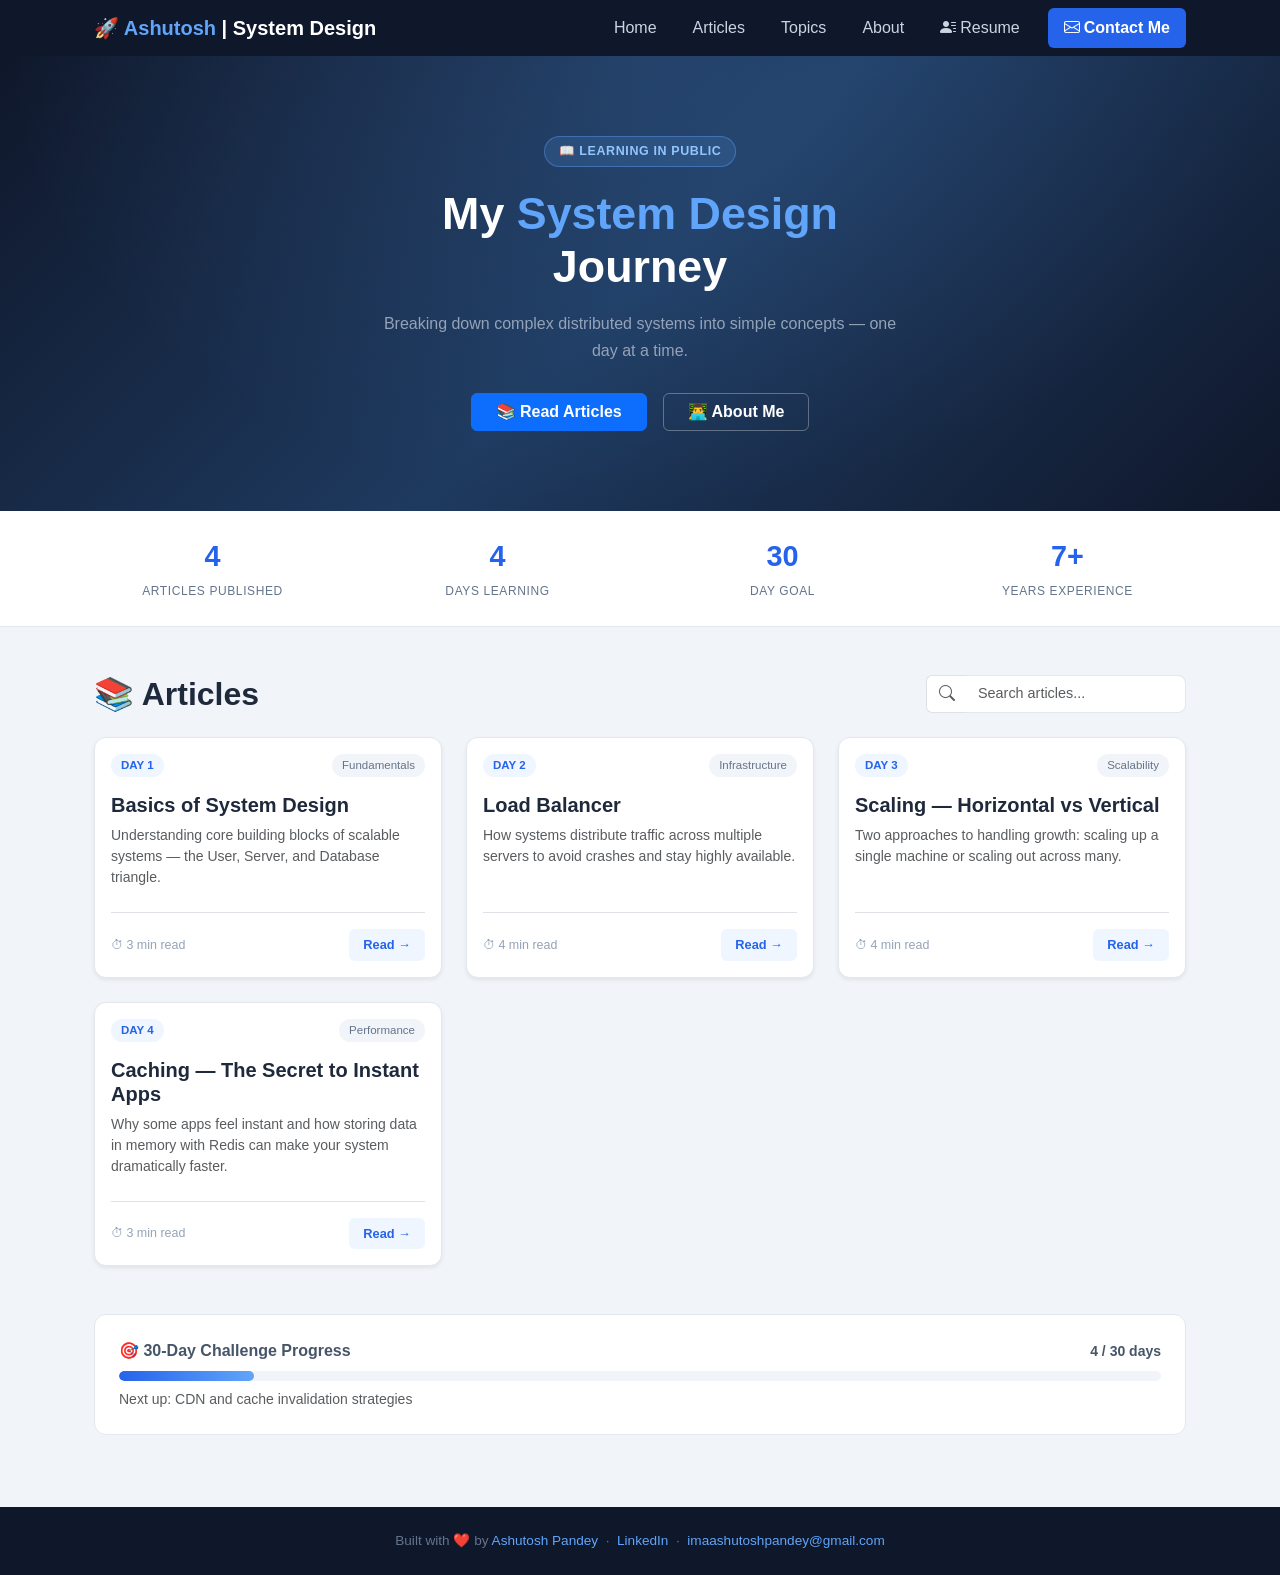
==== index.html @ ad123f6d "Update index.html" ====
<!DOCTYPE html>
<html lang="en">
<head>
    <meta charset="UTF-8">
    <meta name="viewport" content="width=device-width, initial-scale=1.0">
    <title>Ashutosh | System Design Journey</title>
    <link href="https://cdn.jsdelivr.net/npm/bootstrap@5.3.3/dist/css/bootstrap.min.css" rel="stylesheet">
    <link href="https://cdn.jsdelivr.net/npm/bootstrap-icons@1.11.3/font/bootstrap-icons.css" rel="stylesheet">
    <link rel="stylesheet" href="stylesheets/common.css">
    <link rel="stylesheet" href="stylesheets/home.css">
</head>
<body>

    <!-- Navbar -->
    <nav class="navbar navbar-expand-lg sticky-top" id="navbar">
        <div class="container-xl px-4">
            <a class="navbar-brand fw-bold text-white" href="#">🚀 <span>Ashutosh</span> | System Design</a>
            <button class="navbar-toggler border-0" type="button" data-bs-toggle="collapse" data-bs-target="#navMenu">
                <i class="bi bi-list text-white fs-4"></i>
            </button>
            <div class="collapse navbar-collapse" id="navMenu">
                <ul class="navbar-nav ms-auto align-items-lg-center gap-1 py-2 py-lg-0">
                    <li class="nav-item"><a class="nav-link px-3" href="#">Home</a></li>
                    <li class="nav-item"><a class="nav-link px-3" href="#articles">Articles</a></li>
                    <li class="nav-item"><a class="nav-link px-3" href="#topics">Topics</a></li>
                    <li class="nav-item"><a class="nav-link px-3" href="#" data-bs-toggle="modal" data-bs-target="#aboutModal">About</a></li>
                    <li class="nav-item"><a class="nav-link px-3" href="resume.html" target="_blank"><i class="bi bi-person-lines-fill me-1"></i>Resume</a></li>
                    <li class="nav-item ms-lg-2 mt-2 mt-lg-0">
                        <a class="nav-link contact-btn px-3 rounded" href="https://mail.google.com/mail/?view=cm&to=imaashutoshpandey@gmail.com" target="_blank">
                            <i class="bi bi-envelope me-1"></i>Contact Me
                        </a>
                    </li>
                </ul>
            </div>
        </div>
    </nav>

    <!-- Hero -->
    <section class="hero">
        <div class="position-relative">
            <div class="hero-badge">📖 Learning in Public</div>
            <h1 class="mb-3">My <span class="highlight">System Design</span><br>Journey</h1>
            <p class="fs-6">Breaking down complex distributed systems into simple concepts — one day at a time.</p>
            <div class="d-flex justify-content-center gap-3 flex-wrap position-relative">
                <a href="#articles" class="btn btn-primary fw-semibold px-4">📚 Read Articles</a>
                <button class="btn btn-hero-outline fw-semibold px-4" data-bs-toggle="modal" data-bs-target="#aboutModal">👨‍💻 About Me</button>
            </div>
        </div>
    </section>

    <!-- Stats -->
    <div class="stats-bar py-4">
        <div class="container-xl">
            <div class="row justify-content-center text-center g-4">
                <div class="col-6 col-sm-3"><span class="stat-number">4</span><span class="stat-label">Articles Published</span></div>
                <div class="col-6 col-sm-3"><span class="stat-number">4</span><span class="stat-label">Days Learning</span></div>
                <div class="col-6 col-sm-3"><span class="stat-number">30</span><span class="stat-label">Day Goal</span></div>
                <div class="col-6 col-sm-3"><span class="stat-number">7+</span><span class="stat-label">Years Experience</span></div>
            </div>
        </div>
    </div>

    <!-- Articles -->
    <div class="container-xl px-4 py-5" id="articles">

        <div class="d-flex align-items-center justify-content-between flex-wrap gap-3 mb-4">
            <h2 class="fw-bold mb-0" style="color:#1e293b;">📚 Articles</h2>
            <div class="input-group" style="max-width:260px;">
                <span class="input-group-text bg-white border-end-0"><i class="bi bi-search text-muted"></i></span>
                <input type="text" id="searchInput" class="form-control border-start-0 search-input" placeholder="Search articles...">
            </div>
        </div>

        <div class="row g-4" id="cardsGrid">

            <div class="col-12 col-sm-6 col-lg-4 card-col" data-title="day 1 basics system design fundamentals">
                <div class="card h-100 p-3 shadow-sm d-flex flex-column article-trigger" data-day="1" style="cursor:pointer;">
                    <div class="d-flex justify-content-between align-items-center mb-3">
                        <span class="day-badge">Day 1</span>
                        <span class="topic-tag">Fundamentals</span>
                    </div>
                    <h5 class="card-title-link mb-2">Basics of System Design</h5>
                    <p class="text-muted small flex-grow-1">Understanding core building blocks of scalable systems — the User, Server, and Database triangle.</p>
                    <div class="d-flex justify-content-between align-items-center pt-3 border-top mt-2">
                        <span class="read-time">⏱ 3 min read</span>
                        <span class="read-btn">Read →</span>
                    </div>
                </div>
            </div>

            <div class="col-12 col-sm-6 col-lg-4 card-col" data-title="day 2 load balancer traffic servers infrastructure">
                <div class="card h-100 p-3 shadow-sm d-flex flex-column article-trigger" data-day="2" style="cursor:pointer;">
                    <div class="d-flex justify-content-between align-items-center mb-3">
                        <span class="day-badge">Day 2</span>
                        <span class="topic-tag">Infrastructure</span>
                    </div>
                    <h5 class="card-title-link mb-2">Load Balancer</h5>
                    <p class="text-muted small flex-grow-1">How systems distribute traffic across multiple servers to avoid crashes and stay highly available.</p>
                    <div class="d-flex justify-content-between align-items-center pt-3 border-top mt-2">
                        <span class="read-time">⏱ 4 min read</span>
                        <span class="read-btn">Read →</span>
                    </div>
                </div>
            </div>

            <div class="col-12 col-sm-6 col-lg-4 card-col" data-title="day 3 scaling horizontal vertical scalability">
                <div class="card h-100 p-3 shadow-sm d-flex flex-column article-trigger" data-day="3" style="cursor:pointer;">
                    <div class="d-flex justify-content-between align-items-center mb-3">
                        <span class="day-badge">Day 3</span>
                        <span class="topic-tag">Scalability</span>
                    </div>
                    <h5 class="card-title-link mb-2">Scaling — Horizontal vs Vertical</h5>
                    <p class="text-muted small flex-grow-1">Two approaches to handling growth: scaling up a single machine or scaling out across many.</p>
                    <div class="d-flex justify-content-between align-items-center pt-3 border-top mt-2">
                        <span class="read-time">⏱ 4 min read</span>
                        <span class="read-btn">Read →</span>
                    </div>
                </div>
            </div>

            <div class="col-12 col-sm-6 col-lg-4 card-col" data-title="day 4 caching redis performance instant apps">
                <div class="card h-100 p-3 shadow-sm d-flex flex-column article-trigger" data-day="4" style="cursor:pointer;">
                    <div class="d-flex justify-content-between align-items-center mb-3">
                        <span class="day-badge">Day 4</span>
                        <span class="topic-tag">Performance</span>
                    </div>
                    <h5 class="card-title-link mb-2">Caching — The Secret to Instant Apps</h5>
                    <p class="text-muted small flex-grow-1">Why some apps feel instant and how storing data in memory with Redis can make your system dramatically faster.</p>
                    <div class="d-flex justify-content-between align-items-center pt-3 border-top mt-2">
                        <span class="read-time">⏱ 3 min read</span>
                        <span class="read-btn">Read →</span>
                    </div>
                </div>
            </div>

            <div class="col-12" id="noResults">
                <p class="text-center text-muted py-5">No articles match your search.</p>
            </div>

        </div>

        <!-- Progress -->
        <div class="progress-section p-4 mt-5">
            <div class="d-flex justify-content-between align-items-center mb-2">
                <span class="fw-semibold" style="color:#475569;">🎯 30-Day Challenge Progress</span>
                <span class="fw-semibold small" style="color:#475569;">4 / 30 days</span>
            </div>
            <div class="progress">
                <div class="progress-bar" id="progressFill" role="progressbar"></div>
            </div>
            <p class="text-muted small mt-2 mb-0">Next up: CDN and cache invalidation strategies</p>
        </div>

    </div>

    <!-- Footer -->
    <footer class="py-4 text-center mt-4">
        <div class="container">
            Built with ❤️ by
            <a href="#" data-bs-toggle="modal" data-bs-target="#aboutModal">Ashutosh Pandey</a>
            &nbsp;·&nbsp;
            <a href="https://www.linkedin.com/in/ashutoshpandey13/" target="_blank">LinkedIn</a>
            &nbsp;·&nbsp;
            <a href="https://mail.google.com/mail/?view=cm&to=imaashutoshpandey@gmail.com" target="_blank">imaashutoshpandey@gmail.com</a>
        </div>
    </footer>

    <!-- Article Modal -->
    <div class="modal fade" id="articleModal" tabindex="-1">
        <div class="modal-dialog modal-dialog-centered modal-dialog-scrollable modal-lg">
            <div class="modal-content p-2">
                <div class="modal-header border-0 pb-0">
                    <div>
                        <div class="d-flex gap-2 mb-1 flex-wrap" id="modalTags"></div>
                        <h5 class="modal-title fw-bold" id="modalTitle"></h5>
                        <p class="text-muted small mb-0" id="modalSubtitle"></p>
                    </div>
                    <button class="btn-close-custom ms-3 flex-shrink-0" data-bs-dismiss="modal">✕</button>
                </div>
                <div class="modal-body pt-3" id="modalBody"></div>
            </div>
        </div>
    </div>

    <!-- About Modal -->
    <div class="modal fade" id="aboutModal" tabindex="-1">
        <div class="modal-dialog modal-dialog-centered modal-dialog-scrollable">
            <div class="modal-content p-2">
                <div class="modal-header">
                    <div>
                        <span class="modal-tag">About Me</span>
                        <h5 class="modal-title mt-1">👨‍💻 Ashutosh Pandey</h5>
                    </div>
                    <button class="btn-close-custom ms-auto" data-bs-dismiss="modal">✕</button>
                </div>
                <div class="modal-body">
                    <p>With <strong>7+ years of professional experience</strong>, I specialize in designing and building scalable software solutions across the full development lifecycle.</p>
                    <p>My expertise includes <strong>C#, ASP.NET MVC, .NET frameworks</strong>, along with modern frontend technologies like <strong>React, Redux, Angular, and TypeScript</strong>.</p>
                    <p>I have led and contributed to projects with end-to-end ownership — from requirement gathering and architecture design to development, testing, and deployment in Agile environments.</p>
                    <p>I also have strong experience in building <strong>RESTful APIs, microservices, and enterprise-grade applications</strong> that improve performance, scalability, and user experience.</p>
                    <h6 class="fw-bold mt-3 mb-2" style="color:#1e293b;">💡 Core Strengths</h6>
                    <ul>
                        <li>Full Stack Development (C#, ASP.NET, React, Angular)</li>
                        <li>REST APIs &amp; Microservices Architecture</li>
                        <li>Agile &amp; Scrum Methodologies</li>
                        <li>Scalable &amp; High-Performance Systems</li>
                        <li>Strong Problem-Solving &amp; Team Collaboration</li>
                    </ul>
                    <p class="mt-3">I'm passionate about building impactful software and continuously learning new technologies.</p>
                    <a class="linkedin-link mt-2 d-inline-flex" href="https://www.linkedin.com/in/ashutoshpandey13/" target="_blank">
                        <svg viewBox="0 0 24 24" xmlns="http://www.w3.org/2000/svg"><path d="M20.447 20.452H17.21v-5.569c0-1.328-.027-3.037-1.852-3.037-1.853 0-2.136 1.445-2.136 2.939v5.667H9.982V9h3.102v1.561h.043c.431-.815 1.484-1.674 3.053-1.674 3.265 0 3.867 2.149 3.867 4.942v6.623zM5.337 7.433a1.8 1.8 0 1 1 0-3.601 1.8 1.8 0 0 1 0 3.601zm1.554 13.019H3.783V9h3.108v11.452zM22.225 0H1.771C.792 0 0 .774 0 1.729v20.542C0 23.227.792 24 1.771 24h20.451C23.2 24 24 23.227 24 22.271V1.729C24 .774 23.2 0 22.222 0h.003z"/></svg>
                        View LinkedIn Profile
                    </a>
                </div>
            </div>
        </div>
    </div>

    <script src="https://cdn.jsdelivr.net/npm/bootstrap@5.3.3/dist/js/bootstrap.bundle.min.js"></script>
    <script src="systemDesignSeries/articles.js"></script>
    <script>
        function renderBlocks(blocks) {
            return blocks.map(block => {
                switch (block.type) {
                    case 'text':      return `<p>${block.value}</p>`;
                    case 'heading':   return `<h5 class="fw-bold mt-4 mb-3" style="color:#1e293b;">${block.value}</h5>`;
                    case 'flow':      return `<div class="highlight-box my-4">${block.value}</div>`;
                    case 'list':      return `<ul>${block.value.map(i => `<li>${i}</li>`).join('')}</ul>`;
                    case 'checklist': return `<ul class="check-list">${block.value.map(i => `<li>✅ ${i}</li>`).join('')}</ul>`;
                    case 'takeaway':  return `<h5 class="fw-bold mt-4 mb-3" style="color:#1e293b;">💡 Key Takeaway</h5><p>${block.value}</p>`;
                    case 'cards':     return `<div class="row g-3 my-4">${block.value.map(c =>
                        `<div class="col-12 col-sm-6"><div class="scale-card h-100"><h6>${c.title}</h6><p class="mb-0 small">${c.text}</p></div></div>`
                    ).join('')}</div>`;
                    default: return '';
                }
            }).join('');
        }

        document.querySelectorAll('.article-trigger').forEach(card => {
            card.addEventListener('click', function () {
                const day = parseInt(this.dataset.day, 10);
                const article = ARTICLES.find(a => a.day === day);
                if (!article) return;
                document.getElementById('modalTags').innerHTML =
                    `<span class="day-badge">Day ${article.day}</span><span class="modal-tag">${article.tag}</span><span class="modal-tag">⏱ ${article.readTime} read</span>`;
                document.getElementById('modalTitle').textContent = article.title;
                document.getElementById('modalSubtitle').textContent = article.subtitle;
                document.getElementById('modalBody').innerHTML = renderBlocks(article.content);
                new bootstrap.Modal(document.getElementById('articleModal')).show();
            });
        });

        window.addEventListener('scroll', function () {
            document.getElementById('navbar').classList.toggle('scrolled', window.scrollY > 10);
        });

        window.addEventListener('load', function () {
            setTimeout(function () {
                document.getElementById('progressFill').style.width = '13%';
            }, 400);
        });

        document.getElementById('searchInput').addEventListener('input', function () {
            var q = this.value.toLowerCase();
            var cols = document.querySelectorAll('.card-col');
            var visible = 0;
            cols.forEach(function (col) {
                var show = (col.dataset.title + ' ' + col.innerText.toLowerCase()).includes(q);
                col.style.display = show ? '' : 'none';
                if (show) visible++;
            });
            document.getElementById('noResults').style.display = visible === 0 ? 'block' : 'none';
        });
    </script>
</body>
</html>
---- stylesheets/common.css ----
/* ── Shared across all pages ── */

body {
    background: #f1f5f9;
    font-family: 'Segoe UI', Arial, sans-serif;
}

/* Navbar */
.navbar { background: #0f172a; }
.navbar.scrolled { background: #1e293b; }
.navbar-brand span { color: #60a5fa; }
.nav-link { color: #cbd5e1 !important; border-radius: 6px; }
.nav-link:hover { color: white !important; background: #334155; }

.contact-btn { background: #2563eb !important; color: white !important; font-weight: 600; }
.contact-btn:hover { background: #1d4ed8 !important; }

/* Back button */
.back-btn { color: #2563eb; text-decoration: none; font-weight: 600; }
.back-btn:hover { color: #1d4ed8; }

/* Footer */
footer { background: #0f172a; color: #64748b; font-size: 0.85rem; }
footer a { color: #60a5fa; text-decoration: none; }
---- stylesheets/home.css ----
/* ── Home page (index.html) ── */

/* Hero */
.hero {
    background: linear-gradient(135deg, #0f172a 0%, #1e3a5f 50%, #0f172a 100%);
    padding: 80px 20px;
    text-align: center;
    color: white;
    position: relative;
    overflow: hidden;
}
.hero::before {
    content: '';
    position: absolute;
    inset: 0;
    background: radial-gradient(ellipse at 50% 0%, rgba(96,165,250,0.15) 0%, transparent 70%);
}
.hero-badge {
    display: inline-block;
    background: rgba(96,165,250,0.15);
    border: 1px solid rgba(96,165,250,0.4);
    color: #93c5fd;
    font-size: 0.78rem;
    font-weight: 600;
    padding: 5px 14px;
    border-radius: 20px;
    margin-bottom: 20px;
    text-transform: uppercase;
    letter-spacing: 0.05em;
}
.hero h1 { font-size: clamp(1.8rem, 5vw, 2.8rem); font-weight: 800; line-height: 1.2; position: relative; }
.hero h1 .highlight { color: #60a5fa; }
.hero p { color: #94a3b8; max-width: 540px; margin: 0 auto 28px; line-height: 1.7; position: relative; }
.btn-hero-outline {
    background: transparent;
    color: white;
    border: 1px solid rgba(255,255,255,0.3);
    font-weight: 600;
}
.btn-hero-outline:hover { background: rgba(255,255,255,0.08); color: white; }

/* Stats */
.stats-bar { background: white; border-bottom: 1px solid #e2e8f0; }
.stat-number { font-size: 1.8rem; font-weight: 800; color: #2563eb; display: block; }
.stat-label { font-size: 0.75rem; color: #64748b; text-transform: uppercase; letter-spacing: 0.05em; }

/* Article Cards */
.card {
    border: 1px solid #e2e8f0;
    border-radius: 12px;
    transition: transform 0.2s, box-shadow 0.2s;
    opacity: 0;
    transform: translateY(20px);
    animation: fadeUp 0.4s forwards;
}
.card:nth-child(1) { animation-delay: 0.05s; }
.card:nth-child(2) { animation-delay: 0.1s; }
.card:nth-child(3) { animation-delay: 0.15s; }
@keyframes fadeUp { to { opacity: 1; transform: translateY(0); } }
.card:hover { transform: translateY(-4px); box-shadow: 0 8px 24px rgba(0,0,0,0.1); }

.day-badge { background: #eff6ff; color: #2563eb; font-size: 0.72rem; font-weight: 700; padding: 3px 10px; border-radius: 20px; text-transform: uppercase; }
.topic-tag { background: #f1f5f9; color: #64748b; font-size: 0.72rem; padding: 3px 10px; border-radius: 20px; }
.card-title-link { color: #1e293b; text-decoration: none; font-weight: 700; cursor: pointer; }
.card-title-link:hover { color: #2563eb; }
.read-time { font-size: 0.78rem; color: #94a3b8; }
.read-btn { background: #eff6ff; color: #2563eb; border: none; padding: 6px 14px; border-radius: 6px; font-size: 0.8rem; font-weight: 600; cursor: pointer; transition: background 0.2s; }
.read-btn:hover { background: #dbeafe; }

/* Search */
.search-input { border-radius: 8px; border: 1px solid #e2e8f0; font-size: 0.9rem; }
.search-input:focus { border-color: #2563eb; box-shadow: 0 0 0 3px rgba(37,99,235,0.1); }

/* Progress */
.progress-section { background: white; border-radius: 12px; border: 1px solid #e2e8f0; }
.progress { height: 10px; border-radius: 100px; background: #f1f5f9; }
.progress-bar { background: linear-gradient(90deg, #2563eb, #60a5fa); border-radius: 100px; width: 0; transition: width 1.2s cubic-bezier(0.4,0,0.2,1); }

/* Modals */
.modal-content { border-radius: 16px; border: none; }
.modal-tag { display: inline-block; background: #eff6ff; color: #2563eb; font-size: 0.75rem; font-weight: 700; padding: 3px 12px; border-radius: 20px; margin-bottom: 10px; text-transform: uppercase; letter-spacing: 0.05em; }
.modal-title { font-size: 1.3rem; font-weight: 800; color: #0f172a; }
.modal-body p, .modal-body li { color: #475569; line-height: 1.75; }
.modal-body strong { color: #1e293b; }
.modal-header { border-bottom: none; padding-bottom: 0; }
.modal-footer { border-top: none; }
.btn-close-custom { background: #f1f5f9; border: none; width: 32px; height: 32px; border-radius: 50%; display: flex; align-items: center; justify-content: center; cursor: pointer; color: #64748b; }
.btn-close-custom:hover { background: #e2e8f0; color: #1e293b; }

/* LinkedIn */
.linkedin-link { display: inline-flex; align-items: center; gap: 6px; color: #0077b5; text-decoration: none; font-weight: 600; }
.linkedin-link svg { width: 20px; height: 20px; fill: #0077b5; }

/* No results */
#noResults { display: none; }

/* Important Topics section */
.topics-section { background: #f8fafc; border-top: 1px solid #e2e8f0; border-bottom: 1px solid #e2e8f0; }
.topic-card {
    background: white;
    border: 1px solid #e2e8f0;
    border-radius: 14px;
    padding: 24px;
    text-decoration: none;
    display: block;
    transition: transform 0.2s, box-shadow 0.2s, border-color 0.2s;
}
.topic-card:hover { transform: translateY(-4px); box-shadow: 0 8px 24px rgba(0,0,0,0.1); border-color: #93c5fd; text-decoration: none; }
.topic-icon { width: 48px; height: 48px; border-radius: 12px; display: flex; align-items: center; justify-content: center; font-size: 1.4rem; margin-bottom: 14px; }
.topic-card h5 { color: #1e293b; font-weight: 700; margin-bottom: 6px; }
.topic-card p { color: #64748b; font-size: 0.85rem; line-height: 1.5; margin-bottom: 14px; }
.topic-count { font-size: 0.75rem; font-weight: 600; padding: 3px 10px; border-radius: 20px; }
.topic-explore { font-size: 0.82rem; font-weight: 600; color: #2563eb; }
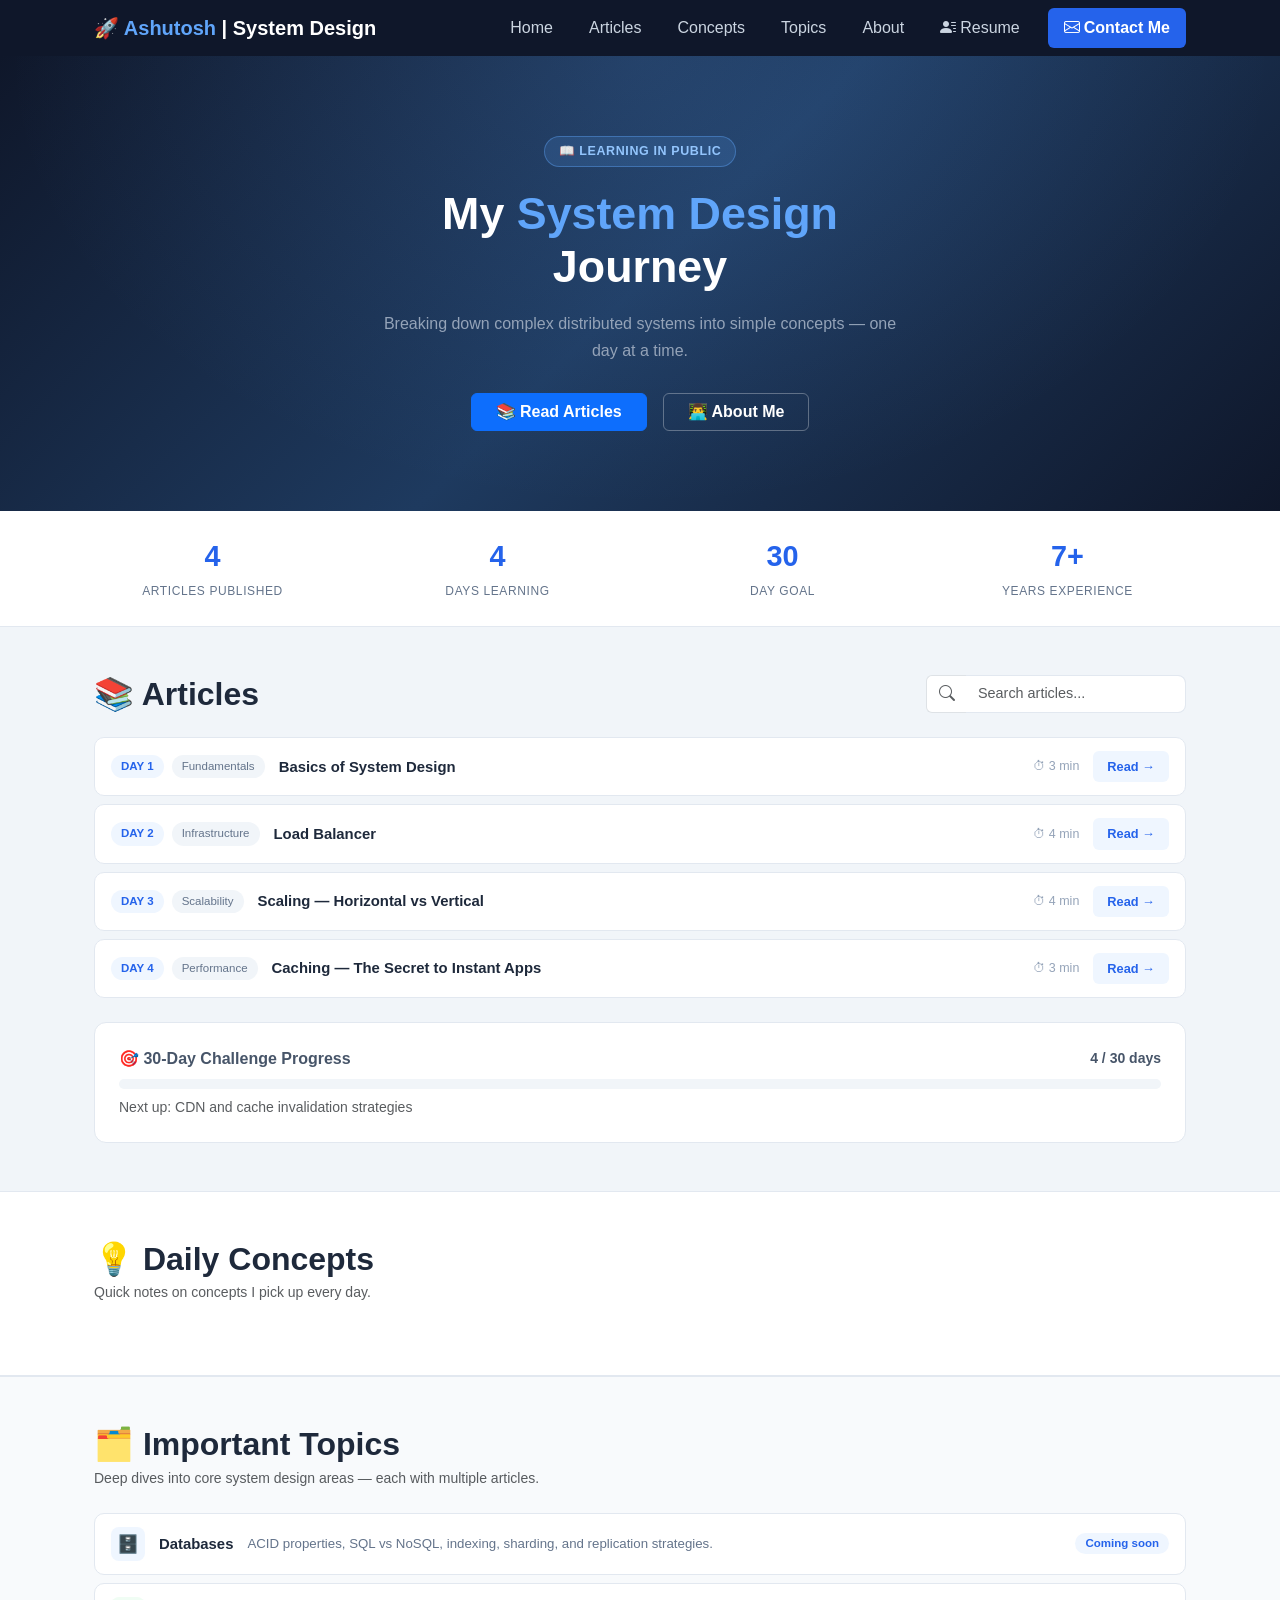
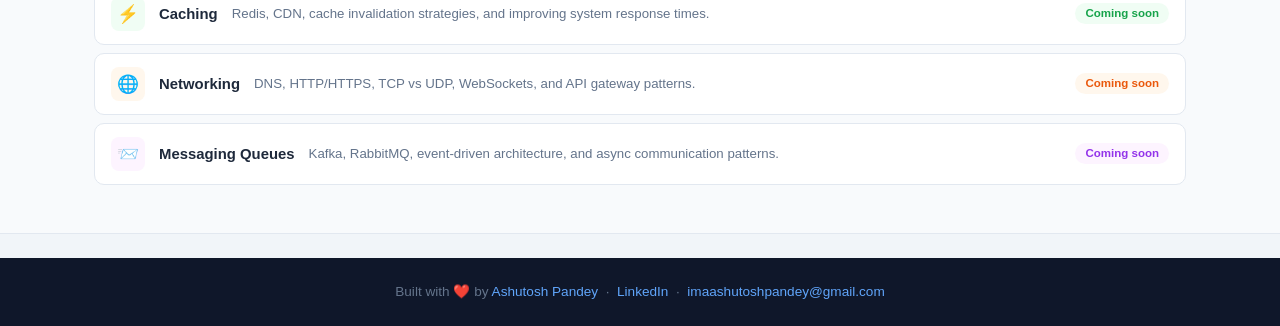
==== commit 98a20ce2: "Update index.html" ====
--- a/index.html
+++ b/index.html
@@ -3,6 +3,7 @@
 <head>
     <meta charset="UTF-8">
     <meta name="viewport" content="width=device-width, initial-scale=1.0">
+    <link rel="icon" href="data:image/svg+xml,<svg xmlns=%22http://www.w3.org/2000/svg%22 viewBox=%220 0 100 100%22><text y=%22.9em%22 font-size=%2290%22>🤖</text></svg>">
     <title>Ashutosh | System Design Journey</title>
     <link href="https://cdn.jsdelivr.net/npm/bootstrap@5.3.3/dist/css/bootstrap.min.css" rel="stylesheet">
     <link href="https://cdn.jsdelivr.net/npm/bootstrap-icons@1.11.3/font/bootstrap-icons.css" rel="stylesheet">
@@ -22,6 +23,7 @@
                 <ul class="navbar-nav ms-auto align-items-lg-center gap-1 py-2 py-lg-0">
                     <li class="nav-item"><a class="nav-link px-3" href="#">Home</a></li>
                     <li class="nav-item"><a class="nav-link px-3" href="#articles">Articles</a></li>
+                    <li class="nav-item"><a class="nav-link px-3" href="#concepts">Concepts</a></li>
                     <li class="nav-item"><a class="nav-link px-3" href="#topics">Topics</a></li>
                     <li class="nav-item"><a class="nav-link px-3" href="#" data-bs-toggle="modal" data-bs-target="#aboutModal">About</a></li>
                     <li class="nav-item"><a class="nav-link px-3" href="resume.html" target="_blank"><i class="bi bi-person-lines-fill me-1"></i>Resume</a></li>
@@ -71,76 +73,56 @@
             </div>
         </div>
 
-        <div class="row g-4" id="cardsGrid">
-
-            <div class="col-12 col-sm-6 col-lg-4 card-col" data-title="day 1 basics system design fundamentals">
-                <div class="card h-100 p-3 shadow-sm d-flex flex-column article-trigger" data-day="1" style="cursor:pointer;">
-                    <div class="d-flex justify-content-between align-items-center mb-3">
-                        <span class="day-badge">Day 1</span>
-                        <span class="topic-tag">Fundamentals</span>
-                    </div>
-                    <h5 class="card-title-link mb-2">Basics of System Design</h5>
-                    <p class="text-muted small flex-grow-1">Understanding core building blocks of scalable systems — the User, Server, and Database triangle.</p>
-                    <div class="d-flex justify-content-between align-items-center pt-3 border-top mt-2">
-                        <span class="read-time">⏱ 3 min read</span>
-                        <span class="read-btn">Read →</span>
-                    </div>
-                </div>
-            </div>
-
-            <div class="col-12 col-sm-6 col-lg-4 card-col" data-title="day 2 load balancer traffic servers infrastructure">
-                <div class="card h-100 p-3 shadow-sm d-flex flex-column article-trigger" data-day="2" style="cursor:pointer;">
-                    <div class="d-flex justify-content-between align-items-center mb-3">
-                        <span class="day-badge">Day 2</span>
-                        <span class="topic-tag">Infrastructure</span>
-                    </div>
-                    <h5 class="card-title-link mb-2">Load Balancer</h5>
-                    <p class="text-muted small flex-grow-1">How systems distribute traffic across multiple servers to avoid crashes and stay highly available.</p>
-                    <div class="d-flex justify-content-between align-items-center pt-3 border-top mt-2">
-                        <span class="read-time">⏱ 4 min read</span>
-                        <span class="read-btn">Read →</span>
-                    </div>
-                </div>
-            </div>
-
-            <div class="col-12 col-sm-6 col-lg-4 card-col" data-title="day 3 scaling horizontal vertical scalability">
-                <div class="card h-100 p-3 shadow-sm d-flex flex-column article-trigger" data-day="3" style="cursor:pointer;">
-                    <div class="d-flex justify-content-between align-items-center mb-3">
-                        <span class="day-badge">Day 3</span>
-                        <span class="topic-tag">Scalability</span>
-                    </div>
-                    <h5 class="card-title-link mb-2">Scaling — Horizontal vs Vertical</h5>
-                    <p class="text-muted small flex-grow-1">Two approaches to handling growth: scaling up a single machine or scaling out across many.</p>
-                    <div class="d-flex justify-content-between align-items-center pt-3 border-top mt-2">
-                        <span class="read-time">⏱ 4 min read</span>
-                        <span class="read-btn">Read →</span>
-                    </div>
-                </div>
-            </div>
-
-            <div class="col-12 col-sm-6 col-lg-4 card-col" data-title="day 4 caching redis performance instant apps">
-                <div class="card h-100 p-3 shadow-sm d-flex flex-column article-trigger" data-day="4" style="cursor:pointer;">
-                    <div class="d-flex justify-content-between align-items-center mb-3">
-                        <span class="day-badge">Day 4</span>
-                        <span class="topic-tag">Performance</span>
-                    </div>
-                    <h5 class="card-title-link mb-2">Caching — The Secret to Instant Apps</h5>
-                    <p class="text-muted small flex-grow-1">Why some apps feel instant and how storing data in memory with Redis can make your system dramatically faster.</p>
-                    <div class="d-flex justify-content-between align-items-center pt-3 border-top mt-2">
-                        <span class="read-time">⏱ 3 min read</span>
-                        <span class="read-btn">Read →</span>
-                    </div>
-                </div>
-            </div>
-
-            <div class="col-12" id="noResults">
-                <p class="text-center text-muted py-5">No articles match your search.</p>
-            </div>
-
+        <div class="article-list" id="articleList">
+
+            <div class="article-list-item article-trigger" data-day="1" data-title="day 1 basics system design fundamentals">
+                <div class="d-flex align-items-center gap-2 flex-shrink-0">
+                    <span class="day-badge">Day 1</span>
+                    <span class="topic-tag d-none d-sm-inline">Fundamentals</span>
+                </div>
+                <span class="ali-title">Basics of System Design</span>
+                <span class="read-time d-none d-md-inline">⏱ 3 min</span>
+                <span class="read-btn">Read →</span>
+            </div>
+
+            <div class="article-list-item article-trigger" data-day="2" data-title="day 2 load balancer traffic servers infrastructure">
+                <div class="d-flex align-items-center gap-2 flex-shrink-0">
+                    <span class="day-badge">Day 2</span>
+                    <span class="topic-tag d-none d-sm-inline">Infrastructure</span>
+                </div>
+                <span class="ali-title">Load Balancer</span>
+                <span class="read-time d-none d-md-inline">⏱ 4 min</span>
+                <span class="read-btn">Read →</span>
+            </div>
+
+            <div class="article-list-item article-trigger" data-day="3" data-title="day 3 scaling horizontal vertical scalability">
+                <div class="d-flex align-items-center gap-2 flex-shrink-0">
+                    <span class="day-badge">Day 3</span>
+                    <span class="topic-tag d-none d-sm-inline">Scalability</span>
+                </div>
+                <span class="ali-title">Scaling — Horizontal vs Vertical</span>
+                <span class="read-time d-none d-md-inline">⏱ 4 min</span>
+                <span class="read-btn">Read →</span>
+            </div>
+
+            <div class="article-list-item article-trigger" data-day="4" data-title="day 4 caching redis performance instant apps">
+                <div class="d-flex align-items-center gap-2 flex-shrink-0">
+                    <span class="day-badge">Day 4</span>
+                    <span class="topic-tag d-none d-sm-inline">Performance</span>
+                </div>
+                <span class="ali-title">Caching — The Secret to Instant Apps</span>
+                <span class="read-time d-none d-md-inline">⏱ 3 min</span>
+                <span class="read-btn">Read →</span>
+            </div>
+
+        </div>
+
+        <div id="noResults" style="display:none;">
+            <p class="text-center text-muted py-4">No articles match your search.</p>
         </div>
 
         <!-- Progress -->
-        <div class="progress-section p-4 mt-5">
+        <div class="progress-section p-4 mt-4">
             <div class="d-flex justify-content-between align-items-center mb-2">
                 <span class="fw-semibold" style="color:#475569;">🎯 30-Day Challenge Progress</span>
                 <span class="fw-semibold small" style="color:#475569;">4 / 30 days</span>
@@ -152,6 +134,57 @@
         </div>
 
     </div>
+
+    <!-- Daily Concepts -->
+    <section class="concepts-section py-5" id="concepts">
+        <div class="container-xl px-4">
+            <div class="d-flex align-items-center justify-content-between flex-wrap gap-3 mb-4">
+                <div>
+                    <h2 class="fw-bold mb-1" style="color:#1e293b;">💡 Daily Concepts</h2>
+                    <p class="text-muted small mb-0">Quick notes on concepts I pick up every day.</p>
+                </div>
+            </div>
+            <div class="concept-list" id="conceptsList"></div>
+        </div>
+    </section>
+
+    <!-- Important Topics -->
+    <section class="topics-section py-5" id="topics">
+        <div class="container-xl px-4">
+            <div class="d-flex align-items-center justify-content-between flex-wrap gap-3 mb-4">
+                <div>
+                    <h2 class="fw-bold mb-1" style="color:#1e293b;">🗂️ Important Topics</h2>
+                    <p class="text-muted small mb-0">Deep dives into core system design areas — each with multiple articles.</p>
+                </div>
+            </div>
+            <div class="topic-list">
+                <a href="topics/databases/index.html" class="topic-list-item">
+                    <div class="tli-icon" style="background:#eff6ff;">🗄️</div>
+                    <span class="tli-title">Databases</span>
+                    <span class="tli-desc d-none d-md-inline">ACID properties, SQL vs NoSQL, indexing, sharding, and replication strategies.</span>
+                    <span class="topic-count" style="background:#eff6ff;color:#2563eb;">Coming soon</span>
+                </a>
+                <a href="topics/caching/index.html" class="topic-list-item">
+                    <div class="tli-icon" style="background:#f0fdf4;">⚡</div>
+                    <span class="tli-title">Caching</span>
+                    <span class="tli-desc d-none d-md-inline">Redis, CDN, cache invalidation strategies, and improving system response times.</span>
+                    <span class="topic-count" style="background:#f0fdf4;color:#16a34a;">Coming soon</span>
+                </a>
+                <a href="topics/networking/index.html" class="topic-list-item">
+                    <div class="tli-icon" style="background:#fff7ed;">🌐</div>
+                    <span class="tli-title">Networking</span>
+                    <span class="tli-desc d-none d-md-inline">DNS, HTTP/HTTPS, TCP vs UDP, WebSockets, and API gateway patterns.</span>
+                    <span class="topic-count" style="background:#fff7ed;color:#ea580c;">Coming soon</span>
+                </a>
+                <a href="topics/messaging/index.html" class="topic-list-item">
+                    <div class="tli-icon" style="background:#fdf4ff;">📨</div>
+                    <span class="tli-title">Messaging Queues</span>
+                    <span class="tli-desc d-none d-md-inline">Kafka, RabbitMQ, event-driven architecture, and async communication patterns.</span>
+                    <span class="topic-count" style="background:#fdf4ff;color:#9333ea;">Coming soon</span>
+                </a>
+            </div>
+        </div>
+    </section>
 
     <!-- Footer -->
     <footer class="py-4 text-center mt-4">
@@ -194,23 +227,58 @@
                     <button class="btn-close-custom ms-auto" data-bs-dismiss="modal">✕</button>
                 </div>
                 <div class="modal-body">
-                    <p>With <strong>7+ years of professional experience</strong>, I specialize in designing and building scalable software solutions across the full development lifecycle.</p>
-                    <p>My expertise includes <strong>C#, ASP.NET MVC, .NET frameworks</strong>, along with modern frontend technologies like <strong>React, Redux, Angular, and TypeScript</strong>.</p>
-                    <p>I have led and contributed to projects with end-to-end ownership — from requirement gathering and architecture design to development, testing, and deployment in Agile environments.</p>
-                    <p>I also have strong experience in building <strong>RESTful APIs, microservices, and enterprise-grade applications</strong> that improve performance, scalability, and user experience.</p>
-                    <h6 class="fw-bold mt-3 mb-2" style="color:#1e293b;">💡 Core Strengths</h6>
-                    <ul>
-                        <li>Full Stack Development (C#, ASP.NET, React, Angular)</li>
-                        <li>REST APIs &amp; Microservices Architecture</li>
-                        <li>Agile &amp; Scrum Methodologies</li>
-                        <li>Scalable &amp; High-Performance Systems</li>
-                        <li>Strong Problem-Solving &amp; Team Collaboration</li>
-                    </ul>
-                    <p class="mt-3">I'm passionate about building impactful software and continuously learning new technologies.</p>
-                    <a class="linkedin-link mt-2 d-inline-flex" href="https://www.linkedin.com/in/ashutoshpandey13/" target="_blank">
-                        <svg viewBox="0 0 24 24" xmlns="http://www.w3.org/2000/svg"><path d="M20.447 20.452H17.21v-5.569c0-1.328-.027-3.037-1.852-3.037-1.853 0-2.136 1.445-2.136 2.939v5.667H9.982V9h3.102v1.561h.043c.431-.815 1.484-1.674 3.053-1.674 3.265 0 3.867 2.149 3.867 4.942v6.623zM5.337 7.433a1.8 1.8 0 1 1 0-3.601 1.8 1.8 0 0 1 0 3.601zm1.554 13.019H3.783V9h3.108v11.452zM22.225 0H1.771C.792 0 0 .774 0 1.729v20.542C0 23.227.792 24 1.771 24h20.451C23.2 24 24 23.227 24 22.271V1.729C24 .774 23.2 0 22.222 0h.003z"/></svg>
-                        View LinkedIn Profile
-                    </a>
+                    <p class="mb-3" style="color:#475569;">Full Stack Developer with <strong>7+ years of experience</strong> building scalable enterprise SaaS and HCM applications.</p>
+
+                    <h6 class="fw-bold mb-3" style="color:#1e293b;border-bottom:2px solid #e2e8f0;padding-bottom:6px;">💼 Work Experience</h6>
+
+                    <div class="mb-3">
+                        <div class="d-flex justify-content-between align-items-start flex-wrap gap-1">
+                            <div><span class="fw-bold" style="color:#0f172a;">Lead Software Engineer</span><span class="ms-2 fw-semibold" style="color:#2563eb;">· UKG</span></div>
+                            <span style="font-size:0.75rem;color:#94a3b8;background:#f1f5f9;padding:2px 8px;border-radius:20px;">Sept 2021 – Present</span>
+                        </div>
+                        <ul class="small mt-2 mb-0" style="color:#475569;padding-left:1.1rem;">
+                            <li>Led BraSS API &amp; Branding Suite integration across PRO, RWA, and MFE platforms.</li>
+                            <li>Architected MX Toggle with LaunchDarkly feature flags for zero-downtime rollouts.</li>
+                            <li>Re-architected SQL exports to handle <strong>100K+ records</strong> using SXSSFWorkbook.</li>
+                            <li>Built cloud-ready microservices (Kotlin) on AWS; reduced CI/CD cycle time by <strong>30%</strong>.</li>
+                            <li>Integrated Datadog for observability and mentored junior developers.</li>
+                        </ul>
+                    </div>
+
+                    <div class="mb-3">
+                        <div class="d-flex justify-content-between align-items-start flex-wrap gap-1">
+                            <div><span class="fw-bold" style="color:#0f172a;">Software Engineer</span><span class="ms-2 fw-semibold" style="color:#2563eb;">· BOLD Technology</span></div>
+                            <span style="font-size:0.75rem;color:#94a3b8;background:#f1f5f9;padding:2px 8px;border-radius:20px;">Feb 2020 – Sept 2021</span>
+                        </div>
+                        <ul class="small mt-2 mb-0" style="color:#475569;padding-left:1.1rem;">
+                            <li>Built web apps using C#, Entity Framework, SQL, and Web API.</li>
+                            <li>Contributed to an international resume builder platform (UK, France, Italy).</li>
+                        </ul>
+                    </div>
+
+                    <div class="mb-4">
+                        <div class="d-flex justify-content-between align-items-start flex-wrap gap-1">
+                            <div><span class="fw-bold" style="color:#0f172a;">Software Engineer</span><span class="ms-2 fw-semibold" style="color:#2563eb;">· Newgen Software</span></div>
+                            <span style="font-size:0.75rem;color:#94a3b8;background:#f1f5f9;padding:2px 8px;border-radius:20px;">Jan 2018 – Feb 2020</span>
+                        </div>
+                        <ul class="small mt-2 mb-0" style="color:#475569;padding-left:1.1rem;">
+                            <li>Delivered enterprise solutions for Banking &amp; CTS domains.</li>
+                            <li>Implemented secure API auth with OAuth2 and JWT.</li>
+                        </ul>
+                    </div>
+
+                    <h6 class="fw-bold mb-2" style="color:#1e293b;border-bottom:2px solid #e2e8f0;padding-bottom:6px;">🛠 Skills</h6>
+                    <div class="mb-3" style="font-size:0.78rem;line-height:2;">
+                        <span class="about-pill">C#</span><span class="about-pill">ASP.NET MVC</span><span class="about-pill">React.js</span><span class="about-pill">Angular</span><span class="about-pill">TypeScript</span><span class="about-pill">Kotlin</span><span class="about-pill">REST APIs</span><span class="about-pill">Microservices</span><span class="about-pill">AWS</span><span class="about-pill">Docker</span><span class="about-pill">Kubernetes</span><span class="about-pill">SQL</span><span class="about-pill">PostgreSQL</span><span class="about-pill">LaunchDarkly</span><span class="about-pill">Datadog</span><span class="about-pill">CI/CD</span>
+                    </div>
+
+                    <div class="d-flex gap-3 flex-wrap mt-2">
+                        <a class="linkedin-link d-inline-flex" href="https://www.linkedin.com/in/ashutoshpandey13/" target="_blank">
+                            <svg viewBox="0 0 24 24" xmlns="http://www.w3.org/2000/svg"><path d="M20.447 20.452H17.21v-5.569c0-1.328-.027-3.037-1.852-3.037-1.853 0-2.136 1.445-2.136 2.939v5.667H9.982V9h3.102v1.561h.043c.431-.815 1.484-1.674 3.053-1.674 3.265 0 3.867 2.149 3.867 4.942v6.623zM5.337 7.433a1.8 1.8 0 1 1 0-3.601 1.8 1.8 0 0 1 0 3.601zm1.554 13.019H3.783V9h3.108v11.452zM22.225 0H1.771C.792 0 0 .774 0 1.729v20.542C0 23.227.792 24 1.771 24h20.451C23.2 24 24 23.227 24 22.271V1.729C24 .774 23.2 0 22.222 0h.003z"/></svg>
+                            LinkedIn Profile
+                        </a>
+                        <a href="resume.html" target="_blank" style="color:#2563eb;font-weight:600;text-decoration:none;font-size:0.9rem;"><i class="bi bi-person-lines-fill me-1"></i>Full Resume</a>
+                    </div>
                 </div>
             </div>
         </div>
@@ -218,6 +286,7 @@
 
     <script src="https://cdn.jsdelivr.net/npm/bootstrap@5.3.3/dist/js/bootstrap.bundle.min.js"></script>
     <script src="systemDesignSeries/articles.js"></script>
+    <script src="systemDesignSeries/concepts.js"></script>
     <script>
         function renderBlocks(blocks) {
             return blocks.map(block => {
@@ -244,11 +313,50 @@
                 document.getElementById('modalTags').innerHTML =
                     `<span class="day-badge">Day ${article.day}</span><span class="modal-tag">${article.tag}</span><span class="modal-tag">⏱ ${article.readTime} read</span>`;
                 document.getElementById('modalTitle').textContent = article.title;
-                document.getElementById('modalSubtitle').textContent = article.subtitle;
+                document.getElementById('modalSubtitle').textContent = article.subtitle || '';
                 document.getElementById('modalBody').innerHTML = renderBlocks(article.content);
                 new bootstrap.Modal(document.getElementById('articleModal')).show();
             });
         });
+
+        // Render concepts
+        (function () {
+            var list = document.getElementById('conceptsList');
+            if (CONCEPTS.length === 0) {
+                list.innerHTML = `<div class="text-center py-4 text-muted">
+                    <div style="font-size:2rem;">💡</div>
+                    <p class="mb-0 mt-2 small fw-semibold">Daily concepts coming soon — check back tomorrow!</p>
+                </div>`;
+                return;
+            }
+            CONCEPTS.forEach(function (c, i) {
+                var item = document.createElement('div');
+                item.className = 'concept-list-item';
+                item.style.cursor = 'pointer';
+                item.dataset.ci = i;
+                item.innerHTML = `
+                    <span class="concept-tag flex-shrink-0">${c.category}</span>
+                    <span class="cli-title">${c.icon} ${c.title}</span>
+                    <span class="cli-note d-none d-md-inline">${c.note}</span>
+                    <span class="concept-date">${c.date}</span>`;
+                list.appendChild(item);
+            });
+
+            list.addEventListener('click', function (e) {
+                var item = e.target.closest('.concept-list-item');
+                if (!item) return;
+                var c = CONCEPTS[parseInt(item.dataset.ci, 10)];
+                if (!c) return;
+                document.getElementById('modalTags').innerHTML =
+                    `<span class="concept-tag">${c.category}</span><span class="modal-tag">${c.date}</span>`;
+                document.getElementById('modalTitle').textContent = c.icon + ' ' + c.title;
+                document.getElementById('modalSubtitle').textContent = '';
+                document.getElementById('modalBody').innerHTML = c.content
+                    ? renderBlocks(c.content)
+                    : `<p>${c.note}</p>`;
+                new bootstrap.Modal(document.getElementById('articleModal')).show();
+            });
+        })();
 
         window.addEventListener('scroll', function () {
             document.getElementById('navbar').classList.toggle('scrolled', window.scrollY > 10);
@@ -262,15 +370,16 @@
 
         document.getElementById('searchInput').addEventListener('input', function () {
             var q = this.value.toLowerCase();
-            var cols = document.querySelectorAll('.card-col');
+            var items = document.querySelectorAll('.article-list-item');
             var visible = 0;
-            cols.forEach(function (col) {
-                var show = (col.dataset.title + ' ' + col.innerText.toLowerCase()).includes(q);
-                col.style.display = show ? '' : 'none';
+            items.forEach(function (item) {
+                var show = (item.dataset.title + ' ' + item.innerText.toLowerCase()).includes(q);
+                item.style.display = show ? '' : 'none';
                 if (show) visible++;
             });
             document.getElementById('noResults').style.display = visible === 0 ? 'block' : 'none';
         });
     </script>
+    <script data-goatcounter="https://ashutosh139.goatcounter.com/count" async src="//gc.zgo.at/count.js"></script>
 </body>
 </html>
--- a/stylesheets/home.css
+++ b/stylesheets/home.css
@@ -44,28 +44,56 @@
 .stat-number { font-size: 1.8rem; font-weight: 800; color: #2563eb; display: block; }
 .stat-label { font-size: 0.75rem; color: #64748b; text-transform: uppercase; letter-spacing: 0.05em; }
 
-/* Article Cards */
-.card {
+/* Article List */
+@keyframes fadeUp { to { opacity: 1; transform: translateY(0); } }
+
+.article-list { display: flex; flex-direction: column; gap: 8px; }
+.article-list-item {
+    display: flex;
+    align-items: center;
+    gap: 14px;
+    padding: 13px 16px;
+    background: white;
     border: 1px solid #e2e8f0;
-    border-radius: 12px;
-    transition: transform 0.2s, box-shadow 0.2s;
+    border-radius: 10px;
+    cursor: pointer;
+    transition: background 0.15s, box-shadow 0.15s, border-color 0.15s;
     opacity: 0;
-    transform: translateY(20px);
-    animation: fadeUp 0.4s forwards;
+    transform: translateY(10px);
+    animation: fadeUp 0.35s forwards;
 }
-.card:nth-child(1) { animation-delay: 0.05s; }
-.card:nth-child(2) { animation-delay: 0.1s; }
-.card:nth-child(3) { animation-delay: 0.15s; }
-@keyframes fadeUp { to { opacity: 1; transform: translateY(0); } }
-.card:hover { transform: translateY(-4px); box-shadow: 0 8px 24px rgba(0,0,0,0.1); }
+.article-list-item:nth-child(1) { animation-delay: 0.04s; }
+.article-list-item:nth-child(2) { animation-delay: 0.08s; }
+.article-list-item:nth-child(3) { animation-delay: 0.12s; }
+.article-list-item:nth-child(4) { animation-delay: 0.16s; }
+.article-list-item:hover { background: #f8fafc; box-shadow: 0 2px 10px rgba(0,0,0,0.08); border-color: #bfdbfe; }
+.ali-title { flex: 1; font-weight: 600; color: #1e293b; font-size: 0.93rem; }
 
-.day-badge { background: #eff6ff; color: #2563eb; font-size: 0.72rem; font-weight: 700; padding: 3px 10px; border-radius: 20px; text-transform: uppercase; }
-.topic-tag { background: #f1f5f9; color: #64748b; font-size: 0.72rem; padding: 3px 10px; border-radius: 20px; }
-.card-title-link { color: #1e293b; text-decoration: none; font-weight: 700; cursor: pointer; }
-.card-title-link:hover { color: #2563eb; }
-.read-time { font-size: 0.78rem; color: #94a3b8; }
-.read-btn { background: #eff6ff; color: #2563eb; border: none; padding: 6px 14px; border-radius: 6px; font-size: 0.8rem; font-weight: 600; cursor: pointer; transition: background 0.2s; }
+.day-badge { background: #eff6ff; color: #2563eb; font-size: 0.72rem; font-weight: 700; padding: 3px 10px; border-radius: 20px; text-transform: uppercase; white-space: nowrap; }
+.topic-tag { background: #f1f5f9; color: #64748b; font-size: 0.72rem; padding: 3px 10px; border-radius: 20px; white-space: nowrap; }
+.read-time { font-size: 0.78rem; color: #94a3b8; white-space: nowrap; }
+.read-btn { background: #eff6ff; color: #2563eb; border: none; padding: 6px 14px; border-radius: 6px; font-size: 0.8rem; font-weight: 600; cursor: pointer; transition: background 0.2s; white-space: nowrap; flex-shrink: 0; }
 .read-btn:hover { background: #dbeafe; }
+
+/* Daily Concepts List */
+.concepts-section { background: white; border-top: 1px solid #e2e8f0; border-bottom: 1px solid #e2e8f0; }
+.concept-list { display: flex; flex-direction: column; gap: 8px; }
+.concept-list-item {
+    display: flex;
+    align-items: center;
+    gap: 14px;
+    padding: 13px 16px;
+    background: #f8fafc;
+    border: 1px solid #e2e8f0;
+    border-left: 3px solid #6366f1;
+    border-radius: 10px;
+    transition: background 0.15s, box-shadow 0.15s;
+}
+.concept-list-item:hover { background: #f1f5f9; box-shadow: 0 2px 10px rgba(0,0,0,0.07); }
+.cli-title { font-weight: 600; color: #1e293b; font-size: 0.93rem; white-space: nowrap; flex-shrink: 0; }
+.cli-note { flex: 1; color: #64748b; font-size: 0.83rem; white-space: nowrap; overflow: hidden; text-overflow: ellipsis; min-width: 0; }
+.concept-tag { background: #ede9fe; color: #7c3aed; font-size: 0.68rem; font-weight: 700; padding: 2px 9px; border-radius: 20px; text-transform: uppercase; letter-spacing: 0.03em; white-space: nowrap; }
+.concept-date { font-size: 0.72rem; color: #94a3b8; white-space: nowrap; flex-shrink: 0; }
 
 /* Search */
 .search-input { border-radius: 8px; border: 1px solid #e2e8f0; font-size: 0.9rem; }
@@ -94,20 +122,23 @@
 /* No results */
 #noResults { display: none; }
 
-/* Important Topics section */
+/* Important Topics List */
 .topics-section { background: #f8fafc; border-top: 1px solid #e2e8f0; border-bottom: 1px solid #e2e8f0; }
-.topic-card {
+.topic-list { display: flex; flex-direction: column; gap: 8px; }
+.topic-list-item {
+    display: flex;
+    align-items: center;
+    gap: 14px;
+    padding: 13px 16px;
     background: white;
     border: 1px solid #e2e8f0;
-    border-radius: 14px;
-    padding: 24px;
+    border-radius: 10px;
     text-decoration: none;
-    display: block;
-    transition: transform 0.2s, box-shadow 0.2s, border-color 0.2s;
+    transition: background 0.15s, box-shadow 0.15s, border-color 0.15s;
 }
-.topic-card:hover { transform: translateY(-4px); box-shadow: 0 8px 24px rgba(0,0,0,0.1); border-color: #93c5fd; text-decoration: none; }
-.topic-icon { width: 48px; height: 48px; border-radius: 12px; display: flex; align-items: center; justify-content: center; font-size: 1.4rem; margin-bottom: 14px; }
-.topic-card h5 { color: #1e293b; font-weight: 700; margin-bottom: 6px; }
-.topic-card p { color: #64748b; font-size: 0.85rem; line-height: 1.5; margin-bottom: 14px; }
-.topic-count { font-size: 0.75rem; font-weight: 600; padding: 3px 10px; border-radius: 20px; }
-.topic-explore { font-size: 0.82rem; font-weight: 600; color: #2563eb; }
+.topic-list-item:hover { background: #f8fafc; box-shadow: 0 2px 10px rgba(0,0,0,0.08); border-color: #bfdbfe; text-decoration: none; }
+.tli-icon { width: 34px; height: 34px; border-radius: 8px; display: flex; align-items: center; justify-content: center; font-size: 1.1rem; flex-shrink: 0; }
+.tli-title { font-weight: 700; color: #1e293b; font-size: 0.93rem; white-space: nowrap; flex-shrink: 0; }
+.tli-desc { flex: 1; color: #64748b; font-size: 0.83rem; white-space: nowrap; overflow: hidden; text-overflow: ellipsis; min-width: 0; }
+.topic-count { font-size: 0.72rem; font-weight: 600; padding: 2px 10px; border-radius: 20px; white-space: nowrap; flex-shrink: 0; }
+.topic-explore { font-size: 0.82rem; font-weight: 600; color: #2563eb; white-space: nowrap; flex-shrink: 0; }
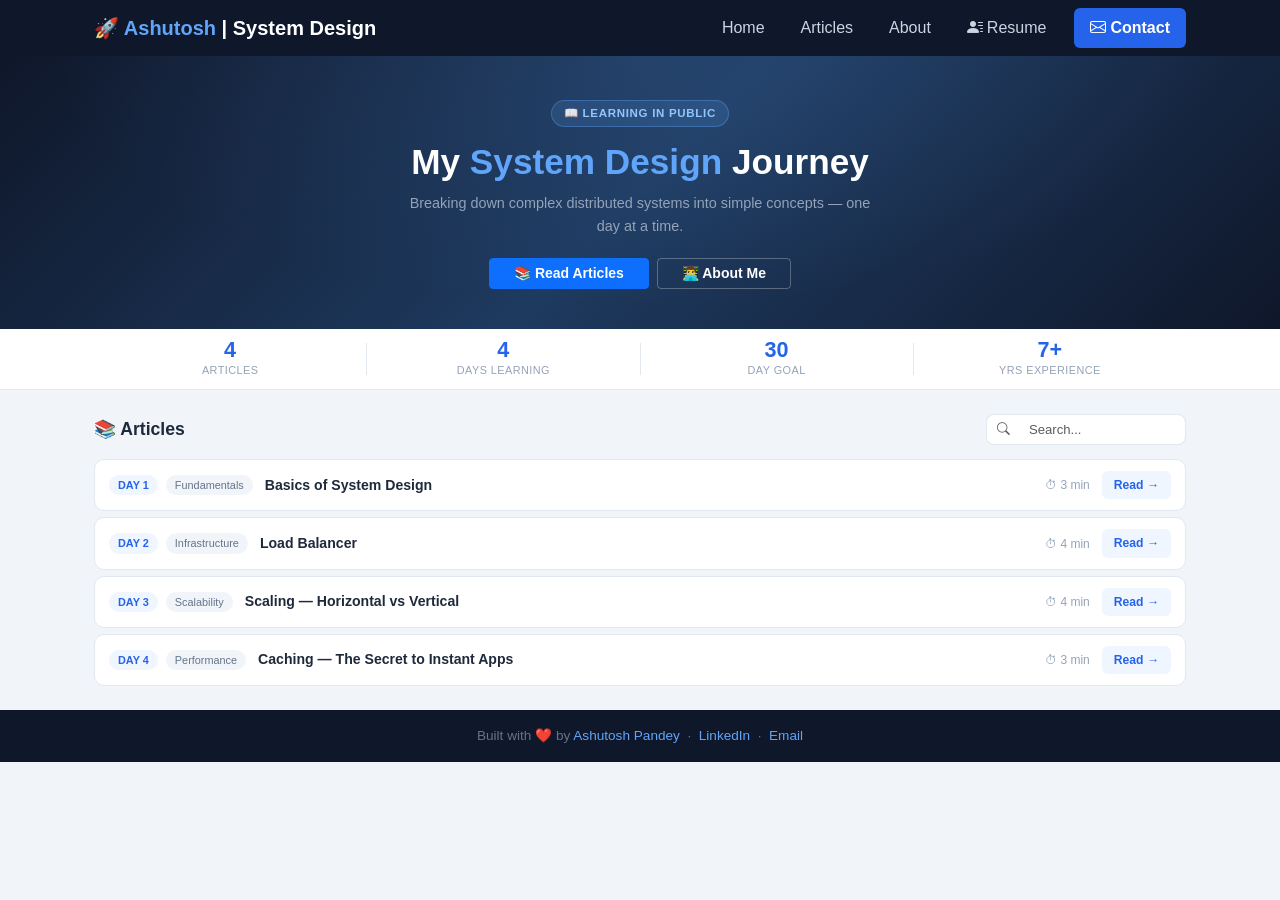
==== commit c3084d2b: "Update index.html" ====
--- a/index.html
+++ b/index.html
@@ -14,7 +14,7 @@
 
     <!-- Navbar -->
     <nav class="navbar navbar-expand-lg sticky-top" id="navbar">
-        <div class="container-xl px-4">
+        <div class="container px-3 px-md-4">
             <a class="navbar-brand fw-bold text-white" href="#">🚀 <span>Ashutosh</span> | System Design</a>
             <button class="navbar-toggler border-0" type="button" data-bs-toggle="collapse" data-bs-target="#navMenu">
                 <i class="bi bi-list text-white fs-4"></i>
@@ -23,13 +23,11 @@
                 <ul class="navbar-nav ms-auto align-items-lg-center gap-1 py-2 py-lg-0">
                     <li class="nav-item"><a class="nav-link px-3" href="#">Home</a></li>
                     <li class="nav-item"><a class="nav-link px-3" href="#articles">Articles</a></li>
-                    <li class="nav-item"><a class="nav-link px-3" href="#concepts">Concepts</a></li>
-                    <li class="nav-item"><a class="nav-link px-3" href="#topics">Topics</a></li>
                     <li class="nav-item"><a class="nav-link px-3" href="#" data-bs-toggle="modal" data-bs-target="#aboutModal">About</a></li>
                     <li class="nav-item"><a class="nav-link px-3" href="resume.html" target="_blank"><i class="bi bi-person-lines-fill me-1"></i>Resume</a></li>
                     <li class="nav-item ms-lg-2 mt-2 mt-lg-0">
                         <a class="nav-link contact-btn px-3 rounded" href="https://mail.google.com/mail/?view=cm&to=imaashutoshpandey@gmail.com" target="_blank">
-                            <i class="bi bi-envelope me-1"></i>Contact Me
+                            <i class="bi bi-envelope me-1"></i>Contact
                         </a>
                     </li>
                 </ul>
@@ -39,37 +37,50 @@
 
     <!-- Hero -->
     <section class="hero">
-        <div class="position-relative">
-            <div class="hero-badge">📖 Learning in Public</div>
-            <h1 class="mb-3">My <span class="highlight">System Design</span><br>Journey</h1>
-            <p class="fs-6">Breaking down complex distributed systems into simple concepts — one day at a time.</p>
-            <div class="d-flex justify-content-center gap-3 flex-wrap position-relative">
-                <a href="#articles" class="btn btn-primary fw-semibold px-4">📚 Read Articles</a>
-                <button class="btn btn-hero-outline fw-semibold px-4" data-bs-toggle="modal" data-bs-target="#aboutModal">👨‍💻 About Me</button>
-            </div>
+        <div class="hero-badge">📖 Learning in Public</div>
+        <h1 class="mb-2">My <span class="highlight">System Design</span> Journey</h1>
+        <p>Breaking down complex distributed systems into simple concepts — one day at a time.</p>
+        <div class="d-flex justify-content-center gap-2 flex-wrap">
+            <a href="#articles" class="btn btn-primary btn-sm fw-semibold px-4">📚 Read Articles</a>
+            <button class="btn btn-hero-outline btn-sm fw-semibold px-4" data-bs-toggle="modal" data-bs-target="#aboutModal">👨‍💻 About Me</button>
         </div>
     </section>
 
     <!-- Stats -->
-    <div class="stats-bar py-4">
-        <div class="container-xl">
-            <div class="row justify-content-center text-center g-4">
-                <div class="col-6 col-sm-3"><span class="stat-number">4</span><span class="stat-label">Articles Published</span></div>
-                <div class="col-6 col-sm-3"><span class="stat-number">4</span><span class="stat-label">Days Learning</span></div>
-                <div class="col-6 col-sm-3"><span class="stat-number">30</span><span class="stat-label">Day Goal</span></div>
-                <div class="col-6 col-sm-3"><span class="stat-number">7+</span><span class="stat-label">Years Experience</span></div>
+    <div class="stats-bar">
+        <div class="container px-3 px-md-4">
+            <div class="stats-row">
+                <div class="stat-item">
+                    <span class="stat-number">4</span>
+                    <span class="stat-label">Articles</span>
+                </div>
+                <div class="stat-divider"></div>
+                <div class="stat-item">
+                    <span class="stat-number">4</span>
+                    <span class="stat-label">Days Learning</span>
+                </div>
+                <div class="stat-divider"></div>
+                <div class="stat-item">
+                    <span class="stat-number">30</span>
+                    <span class="stat-label">Day Goal</span>
+                </div>
+                <div class="stat-divider"></div>
+                <div class="stat-item">
+                    <span class="stat-number">7+</span>
+                    <span class="stat-label">Yrs Experience</span>
+                </div>
             </div>
         </div>
     </div>
 
     <!-- Articles -->
-    <div class="container-xl px-4 py-5" id="articles">
-
-        <div class="d-flex align-items-center justify-content-between flex-wrap gap-3 mb-4">
-            <h2 class="fw-bold mb-0" style="color:#1e293b;">📚 Articles</h2>
-            <div class="input-group" style="max-width:260px;">
-                <span class="input-group-text bg-white border-end-0"><i class="bi bi-search text-muted"></i></span>
-                <input type="text" id="searchInput" class="form-control border-start-0 search-input" placeholder="Search articles...">
+    <div class="container px-3 px-md-4 py-4" id="articles">
+
+        <div class="section-header">
+            <h2 class="section-title">📚 Articles</h2>
+            <div class="input-group search-group">
+                <span class="input-group-text bg-white border-end-0"><i class="bi bi-search text-muted" style="font-size:0.8rem;"></i></span>
+                <input type="text" id="searchInput" class="form-control border-start-0 search-input" placeholder="Search...">
             </div>
         </div>
 
@@ -118,83 +129,20 @@
         </div>
 
         <div id="noResults" style="display:none;">
-            <p class="text-center text-muted py-4">No articles match your search.</p>
-        </div>
-
-        <!-- Progress -->
-        <div class="progress-section p-4 mt-4">
-            <div class="d-flex justify-content-between align-items-center mb-2">
-                <span class="fw-semibold" style="color:#475569;">🎯 30-Day Challenge Progress</span>
-                <span class="fw-semibold small" style="color:#475569;">4 / 30 days</span>
-            </div>
-            <div class="progress">
-                <div class="progress-bar" id="progressFill" role="progressbar"></div>
-            </div>
-            <p class="text-muted small mt-2 mb-0">Next up: CDN and cache invalidation strategies</p>
-        </div>
-
-    </div>
-
-    <!-- Daily Concepts -->
-    <section class="concepts-section py-5" id="concepts">
-        <div class="container-xl px-4">
-            <div class="d-flex align-items-center justify-content-between flex-wrap gap-3 mb-4">
-                <div>
-                    <h2 class="fw-bold mb-1" style="color:#1e293b;">💡 Daily Concepts</h2>
-                    <p class="text-muted small mb-0">Quick notes on concepts I pick up every day.</p>
-                </div>
-            </div>
-            <div class="concept-list" id="conceptsList"></div>
-        </div>
-    </section>
-
-    <!-- Important Topics -->
-    <section class="topics-section py-5" id="topics">
-        <div class="container-xl px-4">
-            <div class="d-flex align-items-center justify-content-between flex-wrap gap-3 mb-4">
-                <div>
-                    <h2 class="fw-bold mb-1" style="color:#1e293b;">🗂️ Important Topics</h2>
-                    <p class="text-muted small mb-0">Deep dives into core system design areas — each with multiple articles.</p>
-                </div>
-            </div>
-            <div class="topic-list">
-                <a href="topics/databases/index.html" class="topic-list-item">
-                    <div class="tli-icon" style="background:#eff6ff;">🗄️</div>
-                    <span class="tli-title">Databases</span>
-                    <span class="tli-desc d-none d-md-inline">ACID properties, SQL vs NoSQL, indexing, sharding, and replication strategies.</span>
-                    <span class="topic-count" style="background:#eff6ff;color:#2563eb;">Coming soon</span>
-                </a>
-                <a href="topics/caching/index.html" class="topic-list-item">
-                    <div class="tli-icon" style="background:#f0fdf4;">⚡</div>
-                    <span class="tli-title">Caching</span>
-                    <span class="tli-desc d-none d-md-inline">Redis, CDN, cache invalidation strategies, and improving system response times.</span>
-                    <span class="topic-count" style="background:#f0fdf4;color:#16a34a;">Coming soon</span>
-                </a>
-                <a href="topics/networking/index.html" class="topic-list-item">
-                    <div class="tli-icon" style="background:#fff7ed;">🌐</div>
-                    <span class="tli-title">Networking</span>
-                    <span class="tli-desc d-none d-md-inline">DNS, HTTP/HTTPS, TCP vs UDP, WebSockets, and API gateway patterns.</span>
-                    <span class="topic-count" style="background:#fff7ed;color:#ea580c;">Coming soon</span>
-                </a>
-                <a href="topics/messaging/index.html" class="topic-list-item">
-                    <div class="tli-icon" style="background:#fdf4ff;">📨</div>
-                    <span class="tli-title">Messaging Queues</span>
-                    <span class="tli-desc d-none d-md-inline">Kafka, RabbitMQ, event-driven architecture, and async communication patterns.</span>
-                    <span class="topic-count" style="background:#fdf4ff;color:#9333ea;">Coming soon</span>
-                </a>
-            </div>
-        </div>
-    </section>
+            <p class="text-center text-muted py-3 small">No articles match your search.</p>
+        </div>
+
+    </div>
 
     <!-- Footer -->
-    <footer class="py-4 text-center mt-4">
+    <footer class="py-3 text-center">
         <div class="container">
             Built with ❤️ by
             <a href="#" data-bs-toggle="modal" data-bs-target="#aboutModal">Ashutosh Pandey</a>
             &nbsp;·&nbsp;
             <a href="https://www.linkedin.com/in/ashutoshpandey13/" target="_blank">LinkedIn</a>
             &nbsp;·&nbsp;
-            <a href="https://mail.google.com/mail/?view=cm&to=imaashutoshpandey@gmail.com" target="_blank">imaashutoshpandey@gmail.com</a>
+            <a href="https://mail.google.com/mail/?view=cm&to=imaashutoshpandey@gmail.com" target="_blank">Email</a>
         </div>
     </footer>
 
@@ -286,7 +234,6 @@
 
     <script src="https://cdn.jsdelivr.net/npm/bootstrap@5.3.3/dist/js/bootstrap.bundle.min.js"></script>
     <script src="systemDesignSeries/articles.js"></script>
-    <script src="systemDesignSeries/concepts.js"></script>
     <script>
         function renderBlocks(blocks) {
             return blocks.map(block => {
@@ -319,53 +266,8 @@
             });
         });
 
-        // Render concepts
-        (function () {
-            var list = document.getElementById('conceptsList');
-            if (CONCEPTS.length === 0) {
-                list.innerHTML = `<div class="text-center py-4 text-muted">
-                    <div style="font-size:2rem;">💡</div>
-                    <p class="mb-0 mt-2 small fw-semibold">Daily concepts coming soon — check back tomorrow!</p>
-                </div>`;
-                return;
-            }
-            CONCEPTS.forEach(function (c, i) {
-                var item = document.createElement('div');
-                item.className = 'concept-list-item';
-                item.style.cursor = 'pointer';
-                item.dataset.ci = i;
-                item.innerHTML = `
-                    <span class="concept-tag flex-shrink-0">${c.category}</span>
-                    <span class="cli-title">${c.icon} ${c.title}</span>
-                    <span class="cli-note d-none d-md-inline">${c.note}</span>
-                    <span class="concept-date">${c.date}</span>`;
-                list.appendChild(item);
-            });
-
-            list.addEventListener('click', function (e) {
-                var item = e.target.closest('.concept-list-item');
-                if (!item) return;
-                var c = CONCEPTS[parseInt(item.dataset.ci, 10)];
-                if (!c) return;
-                document.getElementById('modalTags').innerHTML =
-                    `<span class="concept-tag">${c.category}</span><span class="modal-tag">${c.date}</span>`;
-                document.getElementById('modalTitle').textContent = c.icon + ' ' + c.title;
-                document.getElementById('modalSubtitle').textContent = '';
-                document.getElementById('modalBody').innerHTML = c.content
-                    ? renderBlocks(c.content)
-                    : `<p>${c.note}</p>`;
-                new bootstrap.Modal(document.getElementById('articleModal')).show();
-            });
-        })();
-
         window.addEventListener('scroll', function () {
             document.getElementById('navbar').classList.toggle('scrolled', window.scrollY > 10);
-        });
-
-        window.addEventListener('load', function () {
-            setTimeout(function () {
-                document.getElementById('progressFill').style.width = '13%';
-            }, 400);
         });
 
         document.getElementById('searchInput').addEventListener('input', function () {
--- a/stylesheets/home.css
+++ b/stylesheets/home.css
@@ -1,9 +1,9 @@
-/* ── Home page (index.html) ── */
+/* ── Home page ── */
 
 /* Hero */
 .hero {
     background: linear-gradient(135deg, #0f172a 0%, #1e3a5f 50%, #0f172a 100%);
-    padding: 80px 20px;
+    padding: 44px 20px 40px;
     text-align: center;
     color: white;
     position: relative;
@@ -13,132 +13,184 @@
     content: '';
     position: absolute;
     inset: 0;
-    background: radial-gradient(ellipse at 50% 0%, rgba(96,165,250,0.15) 0%, transparent 70%);
+    background: radial-gradient(ellipse at 50% 0%, rgba(96,165,250,0.12) 0%, transparent 65%);
+    pointer-events: none;
 }
 .hero-badge {
     display: inline-block;
     background: rgba(96,165,250,0.15);
-    border: 1px solid rgba(96,165,250,0.4);
+    border: 1px solid rgba(96,165,250,0.35);
     color: #93c5fd;
-    font-size: 0.78rem;
+    font-size: 0.72rem;
     font-weight: 600;
-    padding: 5px 14px;
+    padding: 4px 12px;
     border-radius: 20px;
-    margin-bottom: 20px;
+    margin-bottom: 14px;
     text-transform: uppercase;
-    letter-spacing: 0.05em;
+    letter-spacing: 0.06em;
+    position: relative;
 }
-.hero h1 { font-size: clamp(1.8rem, 5vw, 2.8rem); font-weight: 800; line-height: 1.2; position: relative; }
+.hero h1 {
+    font-size: clamp(1.5rem, 4.5vw, 2.2rem);
+    font-weight: 800;
+    line-height: 1.2;
+    position: relative;
+}
 .hero h1 .highlight { color: #60a5fa; }
-.hero p { color: #94a3b8; max-width: 540px; margin: 0 auto 28px; line-height: 1.7; position: relative; }
+.hero p {
+    color: #94a3b8;
+    font-size: 0.9rem;
+    max-width: 480px;
+    margin: 0 auto 20px;
+    line-height: 1.6;
+    position: relative;
+}
 .btn-hero-outline {
     background: transparent;
     color: white;
-    border: 1px solid rgba(255,255,255,0.3);
+    border: 1px solid rgba(255,255,255,0.28);
     font-weight: 600;
 }
 .btn-hero-outline:hover { background: rgba(255,255,255,0.08); color: white; }
 
+@media (max-width: 575px) {
+    .hero { padding: 32px 16px 28px; }
+    .hero p { font-size: 0.85rem; margin-bottom: 18px; }
+}
+
 /* Stats */
-.stats-bar { background: white; border-bottom: 1px solid #e2e8f0; }
-.stat-number { font-size: 1.8rem; font-weight: 800; color: #2563eb; display: block; }
-.stat-label { font-size: 0.75rem; color: #64748b; text-transform: uppercase; letter-spacing: 0.05em; }
+.stats-bar {
+    background: white;
+    border-bottom: 1px solid #e2e8f0;
+}
+.stats-row {
+    display: flex;
+    align-items: center;
+    justify-content: center;
+    padding: 10px 0;
+}
+.stat-item {
+    display: flex;
+    flex-direction: column;
+    align-items: center;
+    padding: 0 20px;
+    flex: 1;
+    min-width: 0;
+}
+.stat-divider {
+    width: 1px;
+    height: 32px;
+    background: #e2e8f0;
+    flex-shrink: 0;
+}
+.stat-number {
+    font-size: 1.35rem;
+    font-weight: 800;
+    color: #2563eb;
+    line-height: 1;
+}
+.stat-label {
+    font-size: 0.68rem;
+    color: #94a3b8;
+    text-transform: uppercase;
+    letter-spacing: 0.04em;
+    margin-top: 2px;
+    white-space: nowrap;
+}
+
+@media (max-width: 400px) {
+    .stat-item { padding: 0 10px; }
+    .stat-number { font-size: 1.1rem; }
+    .stat-label { font-size: 0.6rem; }
+}
+
+/* Section header */
+.section-header {
+    display: flex;
+    align-items: center;
+    justify-content: space-between;
+    gap: 12px;
+    margin-bottom: 14px;
+    flex-wrap: wrap;
+}
+.section-title {
+    font-size: 1.1rem;
+    font-weight: 700;
+    color: #1e293b;
+    margin: 0;
+}
+.search-group {
+    max-width: 200px;
+    flex-shrink: 0;
+}
+@media (max-width: 400px) {
+    .search-group { max-width: 160px; }
+}
+
+/* Search */
+.search-input {
+    border-radius: 0 8px 8px 0;
+    border: 1px solid #e2e8f0;
+    font-size: 0.82rem;
+    padding: 5px 10px;
+}
+.search-input:focus { border-color: #2563eb; box-shadow: 0 0 0 3px rgba(37,99,235,0.1); outline: none; }
+.input-group-text { border-radius: 8px 0 0 8px; border-color: #e2e8f0; padding: 5px 10px; }
 
 /* Article List */
 @keyframes fadeUp { to { opacity: 1; transform: translateY(0); } }
 
-.article-list { display: flex; flex-direction: column; gap: 8px; }
+.article-list { display: flex; flex-direction: column; gap: 6px; }
 .article-list-item {
     display: flex;
     align-items: center;
-    gap: 14px;
-    padding: 13px 16px;
+    gap: 12px;
+    padding: 11px 14px;
     background: white;
     border: 1px solid #e2e8f0;
     border-radius: 10px;
     cursor: pointer;
     transition: background 0.15s, box-shadow 0.15s, border-color 0.15s;
     opacity: 0;
-    transform: translateY(10px);
-    animation: fadeUp 0.35s forwards;
+    transform: translateY(8px);
+    animation: fadeUp 0.3s forwards;
 }
 .article-list-item:nth-child(1) { animation-delay: 0.04s; }
 .article-list-item:nth-child(2) { animation-delay: 0.08s; }
 .article-list-item:nth-child(3) { animation-delay: 0.12s; }
 .article-list-item:nth-child(4) { animation-delay: 0.16s; }
-.article-list-item:hover { background: #f8fafc; box-shadow: 0 2px 10px rgba(0,0,0,0.08); border-color: #bfdbfe; }
-.ali-title { flex: 1; font-weight: 600; color: #1e293b; font-size: 0.93rem; }
+.article-list-item:hover { background: #f8fafc; box-shadow: 0 2px 8px rgba(0,0,0,0.07); border-color: #bfdbfe; }
 
-.day-badge { background: #eff6ff; color: #2563eb; font-size: 0.72rem; font-weight: 700; padding: 3px 10px; border-radius: 20px; text-transform: uppercase; white-space: nowrap; }
-.topic-tag { background: #f1f5f9; color: #64748b; font-size: 0.72rem; padding: 3px 10px; border-radius: 20px; white-space: nowrap; }
-.read-time { font-size: 0.78rem; color: #94a3b8; white-space: nowrap; }
-.read-btn { background: #eff6ff; color: #2563eb; border: none; padding: 6px 14px; border-radius: 6px; font-size: 0.8rem; font-weight: 600; cursor: pointer; transition: background 0.2s; white-space: nowrap; flex-shrink: 0; }
+.ali-title { flex: 1; font-weight: 600; color: #1e293b; font-size: 0.88rem; min-width: 0; }
+.day-badge { background: #eff6ff; color: #2563eb; font-size: 0.68rem; font-weight: 700; padding: 2px 9px; border-radius: 20px; text-transform: uppercase; white-space: nowrap; }
+.topic-tag { background: #f1f5f9; color: #64748b; font-size: 0.68rem; padding: 2px 9px; border-radius: 20px; white-space: nowrap; }
+.read-time { font-size: 0.75rem; color: #94a3b8; white-space: nowrap; }
+.read-btn { background: #eff6ff; color: #2563eb; border: none; padding: 5px 12px; border-radius: 6px; font-size: 0.76rem; font-weight: 600; cursor: pointer; transition: background 0.15s; white-space: nowrap; flex-shrink: 0; }
 .read-btn:hover { background: #dbeafe; }
-
-/* Daily Concepts List */
-.concepts-section { background: white; border-top: 1px solid #e2e8f0; border-bottom: 1px solid #e2e8f0; }
-.concept-list { display: flex; flex-direction: column; gap: 8px; }
-.concept-list-item {
-    display: flex;
-    align-items: center;
-    gap: 14px;
-    padding: 13px 16px;
-    background: #f8fafc;
-    border: 1px solid #e2e8f0;
-    border-left: 3px solid #6366f1;
-    border-radius: 10px;
-    transition: background 0.15s, box-shadow 0.15s;
-}
-.concept-list-item:hover { background: #f1f5f9; box-shadow: 0 2px 10px rgba(0,0,0,0.07); }
-.cli-title { font-weight: 600; color: #1e293b; font-size: 0.93rem; white-space: nowrap; flex-shrink: 0; }
-.cli-note { flex: 1; color: #64748b; font-size: 0.83rem; white-space: nowrap; overflow: hidden; text-overflow: ellipsis; min-width: 0; }
-.concept-tag { background: #ede9fe; color: #7c3aed; font-size: 0.68rem; font-weight: 700; padding: 2px 9px; border-radius: 20px; text-transform: uppercase; letter-spacing: 0.03em; white-space: nowrap; }
-.concept-date { font-size: 0.72rem; color: #94a3b8; white-space: nowrap; flex-shrink: 0; }
-
-/* Search */
-.search-input { border-radius: 8px; border: 1px solid #e2e8f0; font-size: 0.9rem; }
-.search-input:focus { border-color: #2563eb; box-shadow: 0 0 0 3px rgba(37,99,235,0.1); }
-
-/* Progress */
-.progress-section { background: white; border-radius: 12px; border: 1px solid #e2e8f0; }
-.progress { height: 10px; border-radius: 100px; background: #f1f5f9; }
-.progress-bar { background: linear-gradient(90deg, #2563eb, #60a5fa); border-radius: 100px; width: 0; transition: width 1.2s cubic-bezier(0.4,0,0.2,1); }
 
 /* Modals */
 .modal-content { border-radius: 16px; border: none; }
-.modal-tag { display: inline-block; background: #eff6ff; color: #2563eb; font-size: 0.75rem; font-weight: 700; padding: 3px 12px; border-radius: 20px; margin-bottom: 10px; text-transform: uppercase; letter-spacing: 0.05em; }
-.modal-title { font-size: 1.3rem; font-weight: 800; color: #0f172a; }
-.modal-body p, .modal-body li { color: #475569; line-height: 1.75; }
+.modal-tag { display: inline-block; background: #eff6ff; color: #2563eb; font-size: 0.72rem; font-weight: 700; padding: 3px 10px; border-radius: 20px; margin-bottom: 8px; text-transform: uppercase; letter-spacing: 0.05em; }
+.modal-title { font-size: 1.2rem; font-weight: 800; color: #0f172a; }
+.modal-body p, .modal-body li { color: #475569; line-height: 1.75; font-size: 0.92rem; }
 .modal-body strong { color: #1e293b; }
 .modal-header { border-bottom: none; padding-bottom: 0; }
-.modal-footer { border-top: none; }
-.btn-close-custom { background: #f1f5f9; border: none; width: 32px; height: 32px; border-radius: 50%; display: flex; align-items: center; justify-content: center; cursor: pointer; color: #64748b; }
+.btn-close-custom { background: #f1f5f9; border: none; width: 30px; height: 30px; border-radius: 50%; display: flex; align-items: center; justify-content: center; cursor: pointer; color: #64748b; font-size: 0.8rem; flex-shrink: 0; }
 .btn-close-custom:hover { background: #e2e8f0; color: #1e293b; }
 
+/* About modal pills */
+.about-pill { display: inline-block; background: #f1f5f9; color: #475569; border-radius: 20px; padding: 2px 10px; margin: 2px 3px 2px 0; font-size: 0.75rem; }
+
 /* LinkedIn */
-.linkedin-link { display: inline-flex; align-items: center; gap: 6px; color: #0077b5; text-decoration: none; font-weight: 600; }
-.linkedin-link svg { width: 20px; height: 20px; fill: #0077b5; }
+.linkedin-link { display: inline-flex; align-items: center; gap: 6px; color: #0077b5; text-decoration: none; font-weight: 600; font-size: 0.9rem; }
+.linkedin-link svg { width: 18px; height: 18px; fill: #0077b5; }
+
+/* Article modal content blocks */
+.highlight-box { background: #f8fafc; border-left: 3px solid #2563eb; padding: 10px 16px; border-radius: 0 8px 8px 0; font-size: 0.88rem; color: #1e293b; font-weight: 500; }
+.check-list { list-style: none; padding-left: 0; }
+.check-list li { padding: 3px 0; }
+.scale-card { background: #f8fafc; border: 1px solid #e2e8f0; border-radius: 10px; padding: 14px; }
+.scale-card h6 { color: #1e293b; font-weight: 700; margin-bottom: 6px; font-size: 0.88rem; }
 
 /* No results */
 #noResults { display: none; }
-
-/* Important Topics List */
-.topics-section { background: #f8fafc; border-top: 1px solid #e2e8f0; border-bottom: 1px solid #e2e8f0; }
-.topic-list { display: flex; flex-direction: column; gap: 8px; }
-.topic-list-item {
-    display: flex;
-    align-items: center;
-    gap: 14px;
-    padding: 13px 16px;
-    background: white;
-    border: 1px solid #e2e8f0;
-    border-radius: 10px;
-    text-decoration: none;
-    transition: background 0.15s, box-shadow 0.15s, border-color 0.15s;
-}
-.topic-list-item:hover { background: #f8fafc; box-shadow: 0 2px 10px rgba(0,0,0,0.08); border-color: #bfdbfe; text-decoration: none; }
-.tli-icon { width: 34px; height: 34px; border-radius: 8px; display: flex; align-items: center; justify-content: center; font-size: 1.1rem; flex-shrink: 0; }
-.tli-title { font-weight: 700; color: #1e293b; font-size: 0.93rem; white-space: nowrap; flex-shrink: 0; }
-.tli-desc { flex: 1; color: #64748b; font-size: 0.83rem; white-space: nowrap; overflow: hidden; text-overflow: ellipsis; min-width: 0; }
-.topic-count { font-size: 0.72rem; font-weight: 600; padding: 2px 10px; border-radius: 20px; white-space: nowrap; flex-shrink: 0; }
-.topic-explore { font-size: 0.82rem; font-weight: 600; color: #2563eb; white-space: nowrap; flex-shrink: 0; }
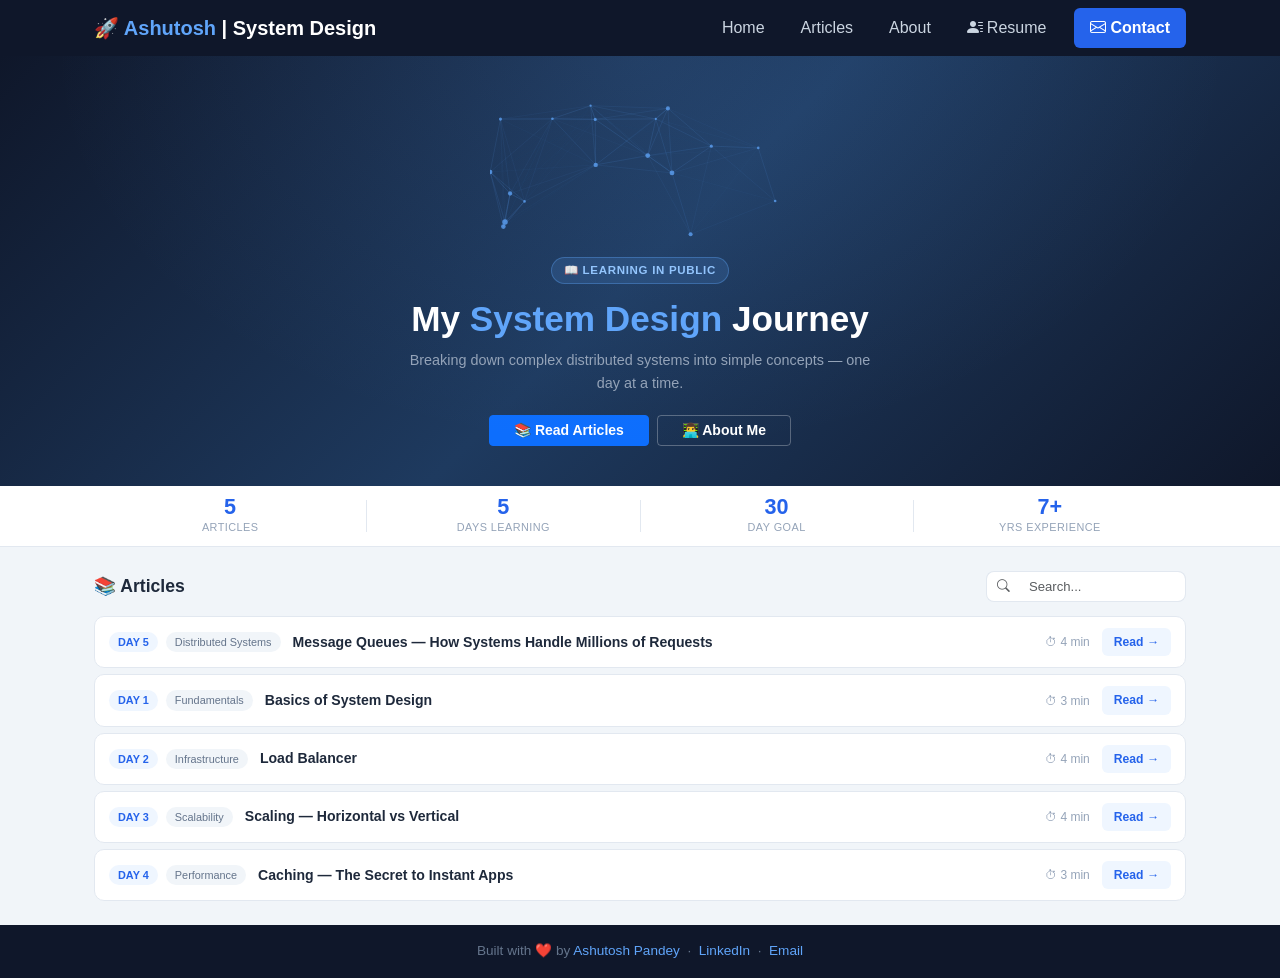
==== commit 83d27461: "Update index.html" ====
--- a/index.html
+++ b/index.html
@@ -37,12 +37,15 @@
 
     <!-- Hero -->
     <section class="hero">
-        <div class="hero-badge">📖 Learning in Public</div>
-        <h1 class="mb-2">My <span class="highlight">System Design</span> Journey</h1>
-        <p>Breaking down complex distributed systems into simple concepts — one day at a time.</p>
-        <div class="d-flex justify-content-center gap-2 flex-wrap">
-            <a href="#articles" class="btn btn-primary btn-sm fw-semibold px-4">📚 Read Articles</a>
-            <button class="btn btn-hero-outline btn-sm fw-semibold px-4" data-bs-toggle="modal" data-bs-target="#aboutModal">👨‍💻 About Me</button>
+        <canvas id="heroCanvas" class="hero-canvas"></canvas>
+        <div class="hero-content">
+            <div class="hero-badge">📖 Learning in Public</div>
+            <h1 class="mb-2">My <span class="highlight">System Design</span> Journey</h1>
+            <p>Breaking down complex distributed systems into simple concepts — one day at a time.</p>
+            <div class="d-flex justify-content-center gap-2 flex-wrap">
+                <a href="#articles" class="btn btn-primary btn-sm fw-semibold px-4">📚 Read Articles</a>
+                <button class="btn btn-hero-outline btn-sm fw-semibold px-4" data-bs-toggle="modal" data-bs-target="#aboutModal">👨‍💻 About Me</button>
+            </div>
         </div>
     </section>
 
@@ -51,12 +54,12 @@
         <div class="container px-3 px-md-4">
             <div class="stats-row">
                 <div class="stat-item">
-                    <span class="stat-number">4</span>
+                    <span class="stat-number">5</span>
                     <span class="stat-label">Articles</span>
                 </div>
                 <div class="stat-divider"></div>
                 <div class="stat-item">
-                    <span class="stat-number">4</span>
+                    <span class="stat-number">5</span>
                     <span class="stat-label">Days Learning</span>
                 </div>
                 <div class="stat-divider"></div>
@@ -85,6 +88,16 @@
         </div>
 
         <div class="article-list" id="articleList">
+
+            <div class="article-list-item article-trigger" data-day="5" data-title="day 5 message queues kafka distributed systems backend">
+                <div class="d-flex align-items-center gap-2 flex-shrink-0">
+                    <span class="day-badge">Day 5</span>
+                    <span class="topic-tag d-none d-sm-inline">Distributed Systems</span>
+                </div>
+                <span class="ali-title">Message Queues — How Systems Handle Millions of Requests</span>
+                <span class="read-time d-none d-md-inline">⏱ 4 min</span>
+                <span class="read-btn">Read →</span>
+            </div>
 
             <div class="article-list-item article-trigger" data-day="1" data-title="day 1 basics system design fundamentals">
                 <div class="d-flex align-items-center gap-2 flex-shrink-0">
@@ -166,67 +179,83 @@
     <!-- About Modal -->
     <div class="modal fade" id="aboutModal" tabindex="-1">
         <div class="modal-dialog modal-dialog-centered modal-dialog-scrollable">
-            <div class="modal-content p-2">
-                <div class="modal-header">
-                    <div>
-                        <span class="modal-tag">About Me</span>
-                        <h5 class="modal-title mt-1">👨‍💻 Ashutosh Pandey</h5>
-                    </div>
-                    <button class="btn-close-custom ms-auto" data-bs-dismiss="modal">✕</button>
-                </div>
-                <div class="modal-body">
-                    <p class="mb-3" style="color:#475569;">Full Stack Developer with <strong>7+ years of experience</strong> building scalable enterprise SaaS and HCM applications.</p>
-
-                    <h6 class="fw-bold mb-3" style="color:#1e293b;border-bottom:2px solid #e2e8f0;padding-bottom:6px;">💼 Work Experience</h6>
-
-                    <div class="mb-3">
-                        <div class="d-flex justify-content-between align-items-start flex-wrap gap-1">
-                            <div><span class="fw-bold" style="color:#0f172a;">Lead Software Engineer</span><span class="ms-2 fw-semibold" style="color:#2563eb;">· UKG</span></div>
-                            <span style="font-size:0.75rem;color:#94a3b8;background:#f1f5f9;padding:2px 8px;border-radius:20px;">Sept 2021 – Present</span>
+            <div class="modal-content">
+                <!-- Header -->
+                <div class="modal-header border-0 pb-0 px-4 pt-4">
+                    <div class="d-flex align-items-center gap-3 w-100">
+                        <div class="about-avatar">AP</div>
+                        <div>
+                            <h5 class="modal-title mb-0">Ashutosh Pandey</h5>
+                            <p class="text-muted mb-0" style="font-size:0.82rem;">Lead Software Engineer · 7+ yrs</p>
                         </div>
-                        <ul class="small mt-2 mb-0" style="color:#475569;padding-left:1.1rem;">
-                            <li>Led BraSS API &amp; Branding Suite integration across PRO, RWA, and MFE platforms.</li>
-                            <li>Architected MX Toggle with LaunchDarkly feature flags for zero-downtime rollouts.</li>
-                            <li>Re-architected SQL exports to handle <strong>100K+ records</strong> using SXSSFWorkbook.</li>
-                            <li>Built cloud-ready microservices (Kotlin) on AWS; reduced CI/CD cycle time by <strong>30%</strong>.</li>
-                            <li>Integrated Datadog for observability and mentored junior developers.</li>
-                        </ul>
-                    </div>
-
-                    <div class="mb-3">
-                        <div class="d-flex justify-content-between align-items-start flex-wrap gap-1">
-                            <div><span class="fw-bold" style="color:#0f172a;">Software Engineer</span><span class="ms-2 fw-semibold" style="color:#2563eb;">· BOLD Technology</span></div>
-                            <span style="font-size:0.75rem;color:#94a3b8;background:#f1f5f9;padding:2px 8px;border-radius:20px;">Feb 2020 – Sept 2021</span>
+                        <button class="btn-close-custom ms-auto" data-bs-dismiss="modal">✕</button>
+                    </div>
+                </div>
+
+                <div class="modal-body px-4 pt-3 pb-4">
+
+                    <!-- Bio -->
+                    <p class="about-bio">Full Stack Developer building scalable enterprise SaaS &amp; HCM applications. Currently levelling up in System Design — one concept a day.</p>
+
+                    <!-- Experience -->
+                    <p class="about-section-label">💼 Experience</p>
+                    <div class="about-timeline">
+
+                        <div class="about-exp">
+                            <div class="about-exp-header">
+                                <div>
+                                    <span class="about-role">Lead Software Engineer</span>
+                                    <span class="about-company">· UKG</span>
+                                </div>
+                                <span class="about-date">2021 – Present</span>
+                            </div>
+                            <p class="about-exp-desc">Built microservices on AWS (Kotlin), integrated feature flags with LaunchDarkly, re-architected SQL exports for 100K+ records, and reduced CI/CD cycle time by 30%.</p>
                         </div>
-                        <ul class="small mt-2 mb-0" style="color:#475569;padding-left:1.1rem;">
-                            <li>Built web apps using C#, Entity Framework, SQL, and Web API.</li>
-                            <li>Contributed to an international resume builder platform (UK, France, Italy).</li>
-                        </ul>
-                    </div>
-
-                    <div class="mb-4">
-                        <div class="d-flex justify-content-between align-items-start flex-wrap gap-1">
-                            <div><span class="fw-bold" style="color:#0f172a;">Software Engineer</span><span class="ms-2 fw-semibold" style="color:#2563eb;">· Newgen Software</span></div>
-                            <span style="font-size:0.75rem;color:#94a3b8;background:#f1f5f9;padding:2px 8px;border-radius:20px;">Jan 2018 – Feb 2020</span>
+
+                        <div class="about-exp">
+                            <div class="about-exp-header">
+                                <div>
+                                    <span class="about-role">Software Engineer</span>
+                                    <span class="about-company">· BOLD Technology</span>
+                                </div>
+                                <span class="about-date">2020 – 2021</span>
+                            </div>
+                            <p class="about-exp-desc">Delivered web apps (C#, SQL, Web API) for an international resume builder platform across UK, France, and Italy.</p>
                         </div>
-                        <ul class="small mt-2 mb-0" style="color:#475569;padding-left:1.1rem;">
-                            <li>Delivered enterprise solutions for Banking &amp; CTS domains.</li>
-                            <li>Implemented secure API auth with OAuth2 and JWT.</li>
-                        </ul>
-                    </div>
-
-                    <h6 class="fw-bold mb-2" style="color:#1e293b;border-bottom:2px solid #e2e8f0;padding-bottom:6px;">🛠 Skills</h6>
-                    <div class="mb-3" style="font-size:0.78rem;line-height:2;">
-                        <span class="about-pill">C#</span><span class="about-pill">ASP.NET MVC</span><span class="about-pill">React.js</span><span class="about-pill">Angular</span><span class="about-pill">TypeScript</span><span class="about-pill">Kotlin</span><span class="about-pill">REST APIs</span><span class="about-pill">Microservices</span><span class="about-pill">AWS</span><span class="about-pill">Docker</span><span class="about-pill">Kubernetes</span><span class="about-pill">SQL</span><span class="about-pill">PostgreSQL</span><span class="about-pill">LaunchDarkly</span><span class="about-pill">Datadog</span><span class="about-pill">CI/CD</span>
-                    </div>
-
-                    <div class="d-flex gap-3 flex-wrap mt-2">
-                        <a class="linkedin-link d-inline-flex" href="https://www.linkedin.com/in/ashutoshpandey13/" target="_blank">
-                            <svg viewBox="0 0 24 24" xmlns="http://www.w3.org/2000/svg"><path d="M20.447 20.452H17.21v-5.569c0-1.328-.027-3.037-1.852-3.037-1.853 0-2.136 1.445-2.136 2.939v5.667H9.982V9h3.102v1.561h.043c.431-.815 1.484-1.674 3.053-1.674 3.265 0 3.867 2.149 3.867 4.942v6.623zM5.337 7.433a1.8 1.8 0 1 1 0-3.601 1.8 1.8 0 0 1 0 3.601zm1.554 13.019H3.783V9h3.108v11.452zM22.225 0H1.771C.792 0 0 .774 0 1.729v20.542C0 23.227.792 24 1.771 24h20.451C23.2 24 24 23.227 24 22.271V1.729C24 .774 23.2 0 22.222 0h.003z"/></svg>
-                            LinkedIn Profile
+
+                        <div class="about-exp">
+                            <div class="about-exp-header">
+                                <div>
+                                    <span class="about-role">Software Engineer</span>
+                                    <span class="about-company">· Newgen Software</span>
+                                </div>
+                                <span class="about-date">2018 – 2020</span>
+                            </div>
+                            <p class="about-exp-desc">Enterprise solutions for Banking &amp; CTS domains with OAuth2 and JWT-secured APIs.</p>
+                        </div>
+
+                    </div>
+
+                    <!-- Skills -->
+                    <p class="about-section-label mt-3">🛠 Skills</p>
+                    <div class="about-pills">
+                        <span class="about-pill">C#</span><span class="about-pill">ASP.NET MVC</span><span class="about-pill">React.js</span><span class="about-pill">Angular</span><span class="about-pill">TypeScript</span><span class="about-pill">Kotlin</span><span class="about-pill">REST APIs</span><span class="about-pill">Microservices</span><span class="about-pill">AWS</span><span class="about-pill">Docker</span><span class="about-pill">Kubernetes</span><span class="about-pill">SQL</span><span class="about-pill">PostgreSQL</span><span class="about-pill">Datadog</span><span class="about-pill">CI/CD</span>
+                    </div>
+
+                    <!-- Links -->
+                    <div class="about-links mt-3">
+                        <a href="https://www.linkedin.com/in/ashutoshpandey13/" target="_blank" class="about-link-btn">
+                            <svg viewBox="0 0 24 24" xmlns="http://www.w3.org/2000/svg" width="15" height="15" fill="#0077b5"><path d="M20.447 20.452H17.21v-5.569c0-1.328-.027-3.037-1.852-3.037-1.853 0-2.136 1.445-2.136 2.939v5.667H9.982V9h3.102v1.561h.043c.431-.815 1.484-1.674 3.053-1.674 3.265 0 3.867 2.149 3.867 4.942v6.623zM5.337 7.433a1.8 1.8 0 1 1 0-3.601 1.8 1.8 0 0 1 0 3.601zm1.554 13.019H3.783V9h3.108v11.452zM22.225 0H1.771C.792 0 0 .774 0 1.729v20.542C0 23.227.792 24 1.771 24h20.451C23.2 24 24 23.227 24 22.271V1.729C24 .774 23.2 0 22.222 0h.003z"/></svg>
+                            LinkedIn
                         </a>
-                        <a href="resume.html" target="_blank" style="color:#2563eb;font-weight:600;text-decoration:none;font-size:0.9rem;"><i class="bi bi-person-lines-fill me-1"></i>Full Resume</a>
-                    </div>
+                        <a href="resume.html" target="_blank" class="about-link-btn">
+                            <i class="bi bi-person-lines-fill"></i> Resume
+                        </a>
+                        <a href="https://mail.google.com/mail/?view=cm&to=imaashutoshpandey@gmail.com" target="_blank" class="about-link-btn">
+                            <i class="bi bi-envelope"></i> Email
+                        </a>
+                    </div>
+
                 </div>
             </div>
         </div>
@@ -270,6 +299,69 @@
             document.getElementById('navbar').classList.toggle('scrolled', window.scrollY > 10);
         });
 
+        // Hero network animation
+        (function () {
+            var canvas = document.getElementById('heroCanvas');
+            var ctx = canvas.getContext('2d');
+            var nodes = [];
+            var MAX_DIST = 130;
+
+            function resize() {
+                canvas.width = canvas.offsetWidth;
+                canvas.height = canvas.offsetHeight;
+            }
+
+            function init() {
+                nodes = [];
+                var count = Math.max(18, Math.floor((canvas.width * canvas.height) / 12000));
+                for (var i = 0; i < count; i++) {
+                    nodes.push({
+                        x: Math.random() * canvas.width,
+                        y: Math.random() * canvas.height,
+                        vx: (Math.random() - 0.5) * 0.35,
+                        vy: (Math.random() - 0.5) * 0.35,
+                        r: Math.random() * 1.8 + 1
+                    });
+                }
+            }
+
+            function draw() {
+                ctx.clearRect(0, 0, canvas.width, canvas.height);
+                for (var i = 0; i < nodes.length; i++) {
+                    for (var j = i + 1; j < nodes.length; j++) {
+                        var dx = nodes[i].x - nodes[j].x;
+                        var dy = nodes[i].y - nodes[j].y;
+                        var dist = Math.sqrt(dx * dx + dy * dy);
+                        if (dist < MAX_DIST) {
+                            ctx.beginPath();
+                            ctx.strokeStyle = 'rgba(96,165,250,' + (0.28 * (1 - dist / MAX_DIST)) + ')';
+                            ctx.lineWidth = 0.7;
+                            ctx.moveTo(nodes[i].x, nodes[i].y);
+                            ctx.lineTo(nodes[j].x, nodes[j].y);
+                            ctx.stroke();
+                        }
+                    }
+                }
+                for (var k = 0; k < nodes.length; k++) {
+                    var n = nodes[k];
+                    ctx.beginPath();
+                    ctx.arc(n.x, n.y, n.r, 0, Math.PI * 2);
+                    ctx.fillStyle = 'rgba(96,165,250,0.75)';
+                    ctx.fill();
+                    n.x += n.vx;
+                    n.y += n.vy;
+                    if (n.x < 0 || n.x > canvas.width)  n.vx *= -1;
+                    if (n.y < 0 || n.y > canvas.height) n.vy *= -1;
+                }
+                requestAnimationFrame(draw);
+            }
+
+            resize();
+            init();
+            draw();
+            window.addEventListener('resize', function () { resize(); init(); });
+        })();
+
         document.getElementById('searchInput').addEventListener('input', function () {
             var q = this.value.toLowerCase();
             var items = document.querySelectorAll('.article-list-item');
--- a/stylesheets/home.css
+++ b/stylesheets/home.css
@@ -178,12 +178,34 @@
 .btn-close-custom { background: #f1f5f9; border: none; width: 30px; height: 30px; border-radius: 50%; display: flex; align-items: center; justify-content: center; cursor: pointer; color: #64748b; font-size: 0.8rem; flex-shrink: 0; }
 .btn-close-custom:hover { background: #e2e8f0; color: #1e293b; }
 
-/* About modal pills */
-.about-pill { display: inline-block; background: #f1f5f9; color: #475569; border-radius: 20px; padding: 2px 10px; margin: 2px 3px 2px 0; font-size: 0.75rem; }
-
-/* LinkedIn */
-.linkedin-link { display: inline-flex; align-items: center; gap: 6px; color: #0077b5; text-decoration: none; font-weight: 600; font-size: 0.9rem; }
-.linkedin-link svg { width: 18px; height: 18px; fill: #0077b5; }
+/* About modal */
+.about-avatar {
+    width: 44px; height: 44px; border-radius: 50%;
+    background: linear-gradient(135deg, #2563eb, #60a5fa);
+    color: white; font-weight: 800; font-size: 0.9rem;
+    display: flex; align-items: center; justify-content: center;
+    flex-shrink: 0;
+}
+.about-bio { font-size: 0.85rem; color: #475569; line-height: 1.65; margin-bottom: 16px; }
+.about-section-label { font-size: 0.72rem; font-weight: 700; color: #94a3b8; text-transform: uppercase; letter-spacing: 0.06em; margin-bottom: 10px; }
+.about-timeline { display: flex; flex-direction: column; gap: 12px; }
+.about-exp { padding: 10px 12px; background: #f8fafc; border: 1px solid #e2e8f0; border-left: 3px solid #2563eb; border-radius: 0 8px 8px 0; }
+.about-exp-header { display: flex; justify-content: space-between; align-items: flex-start; flex-wrap: wrap; gap: 4px; margin-bottom: 4px; }
+.about-role { font-weight: 700; color: #0f172a; font-size: 0.83rem; }
+.about-company { color: #2563eb; font-weight: 600; font-size: 0.83rem; }
+.about-date { font-size: 0.72rem; color: #94a3b8; background: #f1f5f9; padding: 1px 8px; border-radius: 20px; white-space: nowrap; flex-shrink: 0; }
+.about-exp-desc { font-size: 0.8rem; color: #64748b; line-height: 1.55; margin: 0; }
+.about-pills { display: flex; flex-wrap: wrap; gap: 5px; }
+.about-pill { background: #f1f5f9; color: #475569; border-radius: 20px; padding: 3px 10px; font-size: 0.73rem; font-weight: 500; }
+.about-links { display: flex; gap: 8px; flex-wrap: wrap; }
+.about-link-btn {
+    display: inline-flex; align-items: center; gap: 5px;
+    padding: 6px 14px; border-radius: 8px; font-size: 0.8rem; font-weight: 600;
+    background: #f1f5f9; color: #1e293b; text-decoration: none;
+    border: 1px solid #e2e8f0; transition: background 0.15s, border-color 0.15s;
+}
+.about-link-btn:hover { background: #e2e8f0; color: #0f172a; border-color: #cbd5e1; }
+
 
 /* Article modal content blocks */
 .highlight-box { background: #f8fafc; border-left: 3px solid #2563eb; padding: 10px 16px; border-radius: 0 8px 8px 0; font-size: 0.88rem; color: #1e293b; font-weight: 500; }
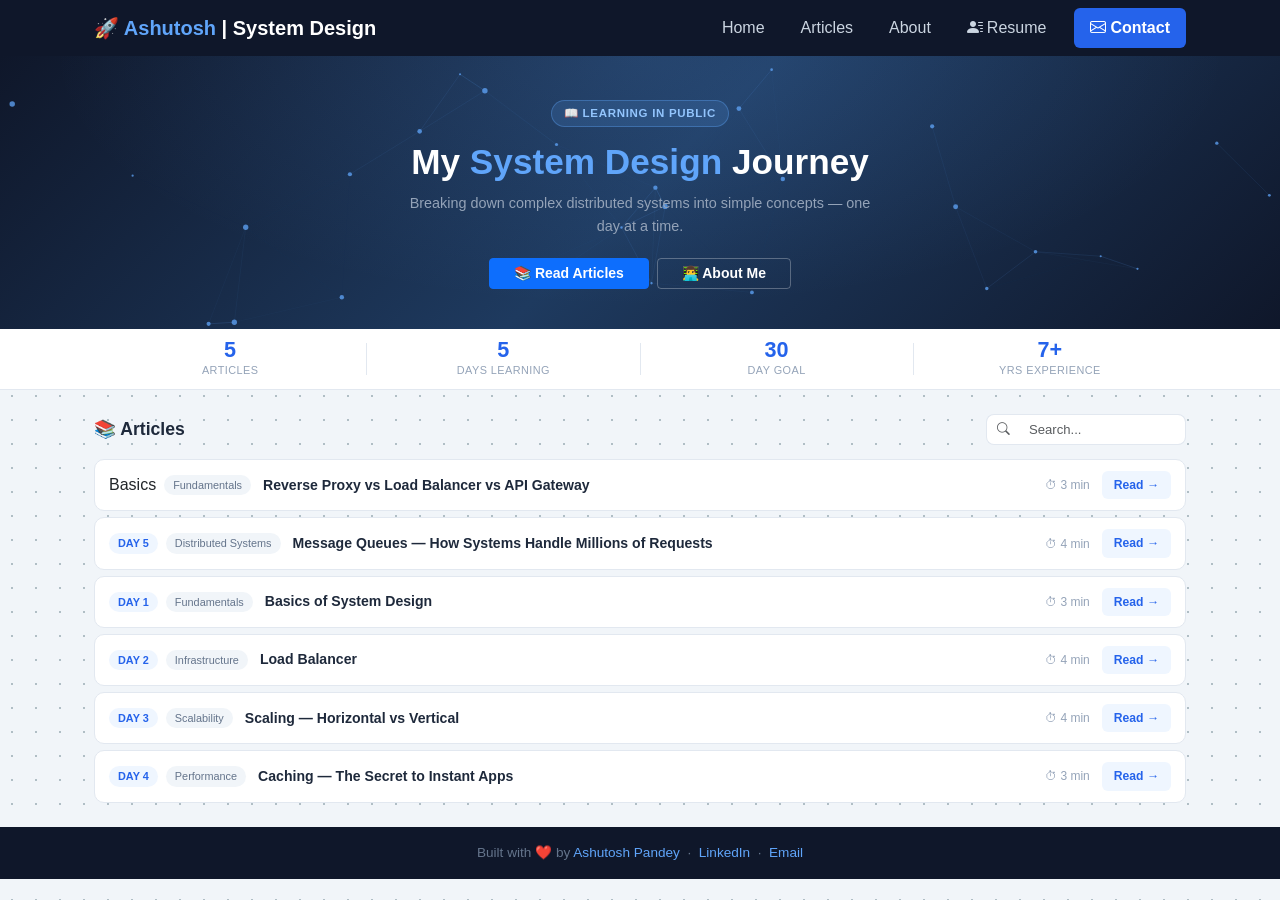
==== commit 1ca0a7aa: "Update index.html" ====
--- a/index.html
+++ b/index.html
@@ -89,6 +89,16 @@
 
         <div class="article-list" id="articleList">
 
+            <div class="article-list-item article-trigger" data-day="101" data-title="reverse proxy load balancer api gateway fundamentals basics microservices">
+                <div class="d-flex align-items-center gap-2 flex-shrink-0">
+                    <span class="basics-badge">Basics</span>
+                    <span class="topic-tag d-none d-sm-inline">Fundamentals</span>
+                </div>
+                <span class="ali-title">Reverse Proxy vs Load Balancer vs API Gateway</span>
+                <span class="read-time d-none d-md-inline">⏱ 3 min</span>
+                <span class="read-btn">Read →</span>
+            </div>
+
             <div class="article-list-item article-trigger" data-day="5" data-title="day 5 message queues kafka distributed systems backend">
                 <div class="d-flex align-items-center gap-2 flex-shrink-0">
                     <span class="day-badge">Day 5</span>
@@ -291,7 +301,7 @@
                 document.getElementById('modalTitle').textContent = article.title;
                 document.getElementById('modalSubtitle').textContent = article.subtitle || '';
                 document.getElementById('modalBody').innerHTML = renderBlocks(article.content);
-                new bootstrap.Modal(document.getElementById('articleModal')).show();
+                bootstrap.Modal.getOrCreateInstance(document.getElementById('articleModal')).show();
             });
         });
 
--- a/stylesheets/common.css
+++ b/stylesheets/common.css
@@ -1,7 +1,9 @@
 /* ── Shared across all pages ── */
 
 body {
-    background: #f1f5f9;
+    background-color: #f1f5f9;
+    background-image: radial-gradient(circle, #b0bec5 1px, transparent 1px);
+    background-size: 24px 24px;
     font-family: 'Segoe UI', Arial, sans-serif;
 }
 
--- a/stylesheets/home.css
+++ b/stylesheets/home.css
@@ -13,8 +13,21 @@
     content: '';
     position: absolute;
     inset: 0;
-    background: radial-gradient(ellipse at 50% 0%, rgba(96,165,250,0.12) 0%, transparent 65%);
+    background: radial-gradient(ellipse at 50% 0%, rgba(96,165,250,0.14) 0%, transparent 65%);
     pointer-events: none;
+    z-index: 1;
+}
+.hero-canvas {
+    position: absolute;
+    inset: 0;
+    width: 100%;
+    height: 100%;
+    pointer-events: none;
+    z-index: 0;
+}
+.hero-content {
+    position: relative;
+    z-index: 2;
 }
 .hero-badge {
     display: inline-block;
@@ -159,6 +172,7 @@
 .article-list-item:nth-child(2) { animation-delay: 0.08s; }
 .article-list-item:nth-child(3) { animation-delay: 0.12s; }
 .article-list-item:nth-child(4) { animation-delay: 0.16s; }
+.article-list-item:nth-child(5) { animation-delay: 0.20s; }
 .article-list-item:hover { background: #f8fafc; box-shadow: 0 2px 8px rgba(0,0,0,0.07); border-color: #bfdbfe; }
 
 .ali-title { flex: 1; font-weight: 600; color: #1e293b; font-size: 0.88rem; min-width: 0; }
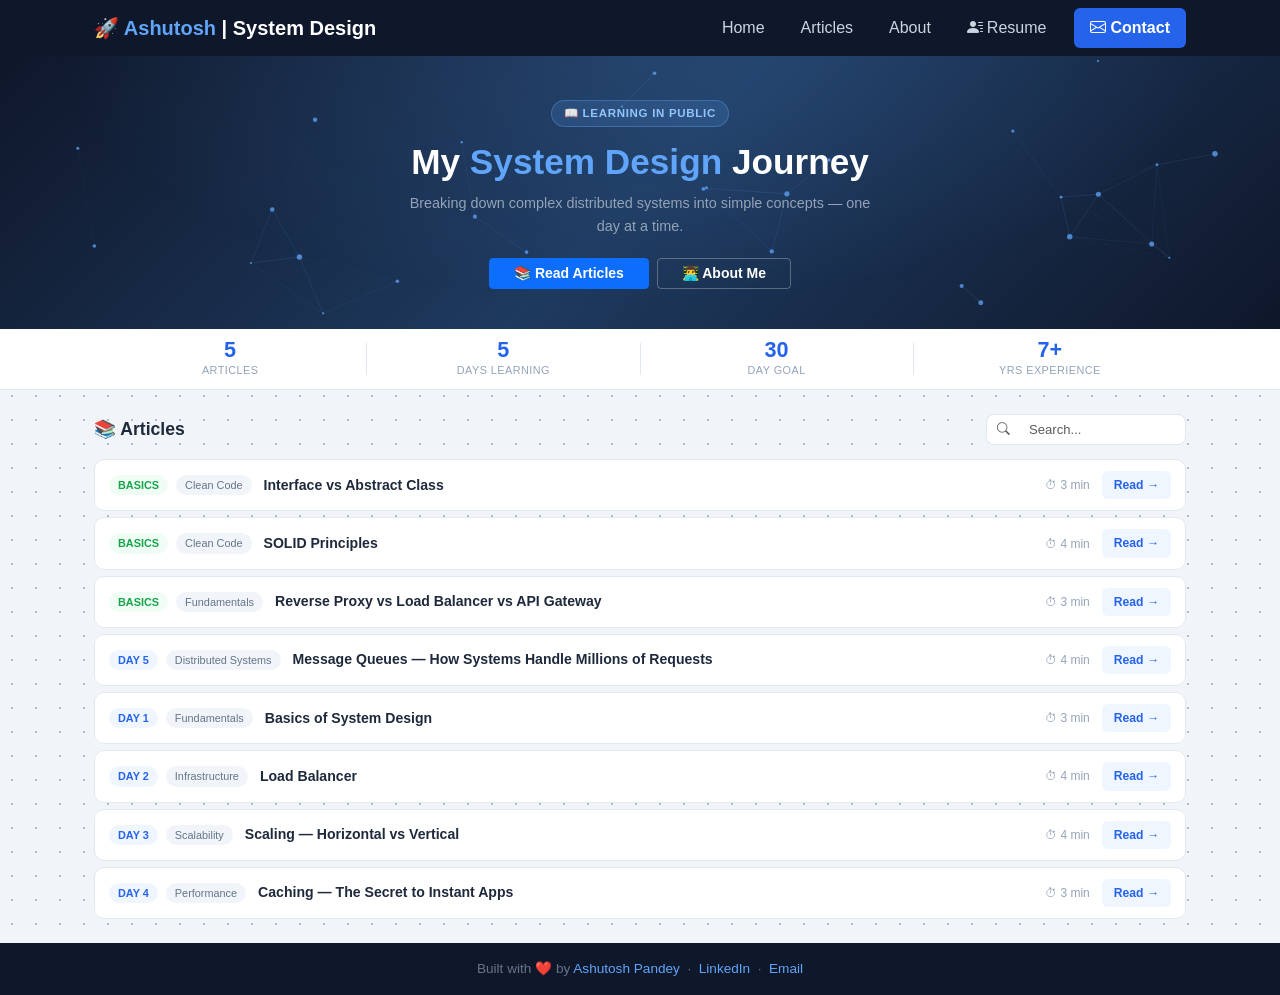
==== commit 60f3cd72: "Update index.html" ====
--- a/index.html
+++ b/index.html
@@ -89,6 +89,26 @@
 
         <div class="article-list" id="articleList">
 
+            <div class="article-list-item article-trigger" data-day="103" data-title="interface abstract class abstraction clean code csharp basics fundamentals oop">
+                <div class="d-flex align-items-center gap-2 flex-shrink-0">
+                    <span class="basics-badge">Basics</span>
+                    <span class="topic-tag d-none d-sm-inline">Clean Code</span>
+                </div>
+                <span class="ali-title">Interface vs Abstract Class</span>
+                <span class="read-time d-none d-md-inline">⏱ 3 min</span>
+                <span class="read-btn">Read →</span>
+            </div>
+
+            <div class="article-list-item article-trigger" data-day="102" data-title="solid principles clean code srp ocp lsp isp dip basics fundamentals design patterns">
+                <div class="d-flex align-items-center gap-2 flex-shrink-0">
+                    <span class="basics-badge">Basics</span>
+                    <span class="topic-tag d-none d-sm-inline">Clean Code</span>
+                </div>
+                <span class="ali-title">SOLID Principles</span>
+                <span class="read-time d-none d-md-inline">⏱ 4 min</span>
+                <span class="read-btn">Read →</span>
+            </div>
+
             <div class="article-list-item article-trigger" data-day="101" data-title="reverse proxy load balancer api gateway fundamentals basics microservices">
                 <div class="d-flex align-items-center gap-2 flex-shrink-0">
                     <span class="basics-badge">Basics</span>
@@ -282,6 +302,7 @@
                     case 'flow':      return `<div class="highlight-box my-4">${block.value}</div>`;
                     case 'list':      return `<ul>${block.value.map(i => `<li>${i}</li>`).join('')}</ul>`;
                     case 'checklist': return `<ul class="check-list">${block.value.map(i => `<li>✅ ${i}</li>`).join('')}</ul>`;
+                    case 'code':      return `<pre style="background:#f1f5f9;border-radius:8px;padding:1rem;font-size:0.82rem;overflow-x:auto;margin:1rem 0;"><code>${block.value}</code></pre>`;
                     case 'takeaway':  return `<h5 class="fw-bold mt-4 mb-3" style="color:#1e293b;">💡 Key Takeaway</h5><p>${block.value}</p>`;
                     case 'cards':     return `<div class="row g-3 my-4">${block.value.map(c =>
                         `<div class="col-12 col-sm-6"><div class="scale-card h-100"><h6>${c.title}</h6><p class="mb-0 small">${c.text}</p></div></div>`
--- a/stylesheets/home.css
+++ b/stylesheets/home.css
@@ -173,10 +173,12 @@
 .article-list-item:nth-child(3) { animation-delay: 0.12s; }
 .article-list-item:nth-child(4) { animation-delay: 0.16s; }
 .article-list-item:nth-child(5) { animation-delay: 0.20s; }
+.article-list-item:nth-child(6) { animation-delay: 0.24s; }
 .article-list-item:hover { background: #f8fafc; box-shadow: 0 2px 8px rgba(0,0,0,0.07); border-color: #bfdbfe; }
 
 .ali-title { flex: 1; font-weight: 600; color: #1e293b; font-size: 0.88rem; min-width: 0; }
 .day-badge { background: #eff6ff; color: #2563eb; font-size: 0.68rem; font-weight: 700; padding: 2px 9px; border-radius: 20px; text-transform: uppercase; white-space: nowrap; }
+.basics-badge { background: #f0fdf4; color: #16a34a; font-size: 0.68rem; font-weight: 700; padding: 2px 9px; border-radius: 20px; text-transform: uppercase; white-space: nowrap; }
 .topic-tag { background: #f1f5f9; color: #64748b; font-size: 0.68rem; padding: 2px 9px; border-radius: 20px; white-space: nowrap; }
 .read-time { font-size: 0.75rem; color: #94a3b8; white-space: nowrap; }
 .read-btn { background: #eff6ff; color: #2563eb; border: none; padding: 5px 12px; border-radius: 6px; font-size: 0.76rem; font-weight: 600; cursor: pointer; transition: background 0.15s; white-space: nowrap; flex-shrink: 0; }
